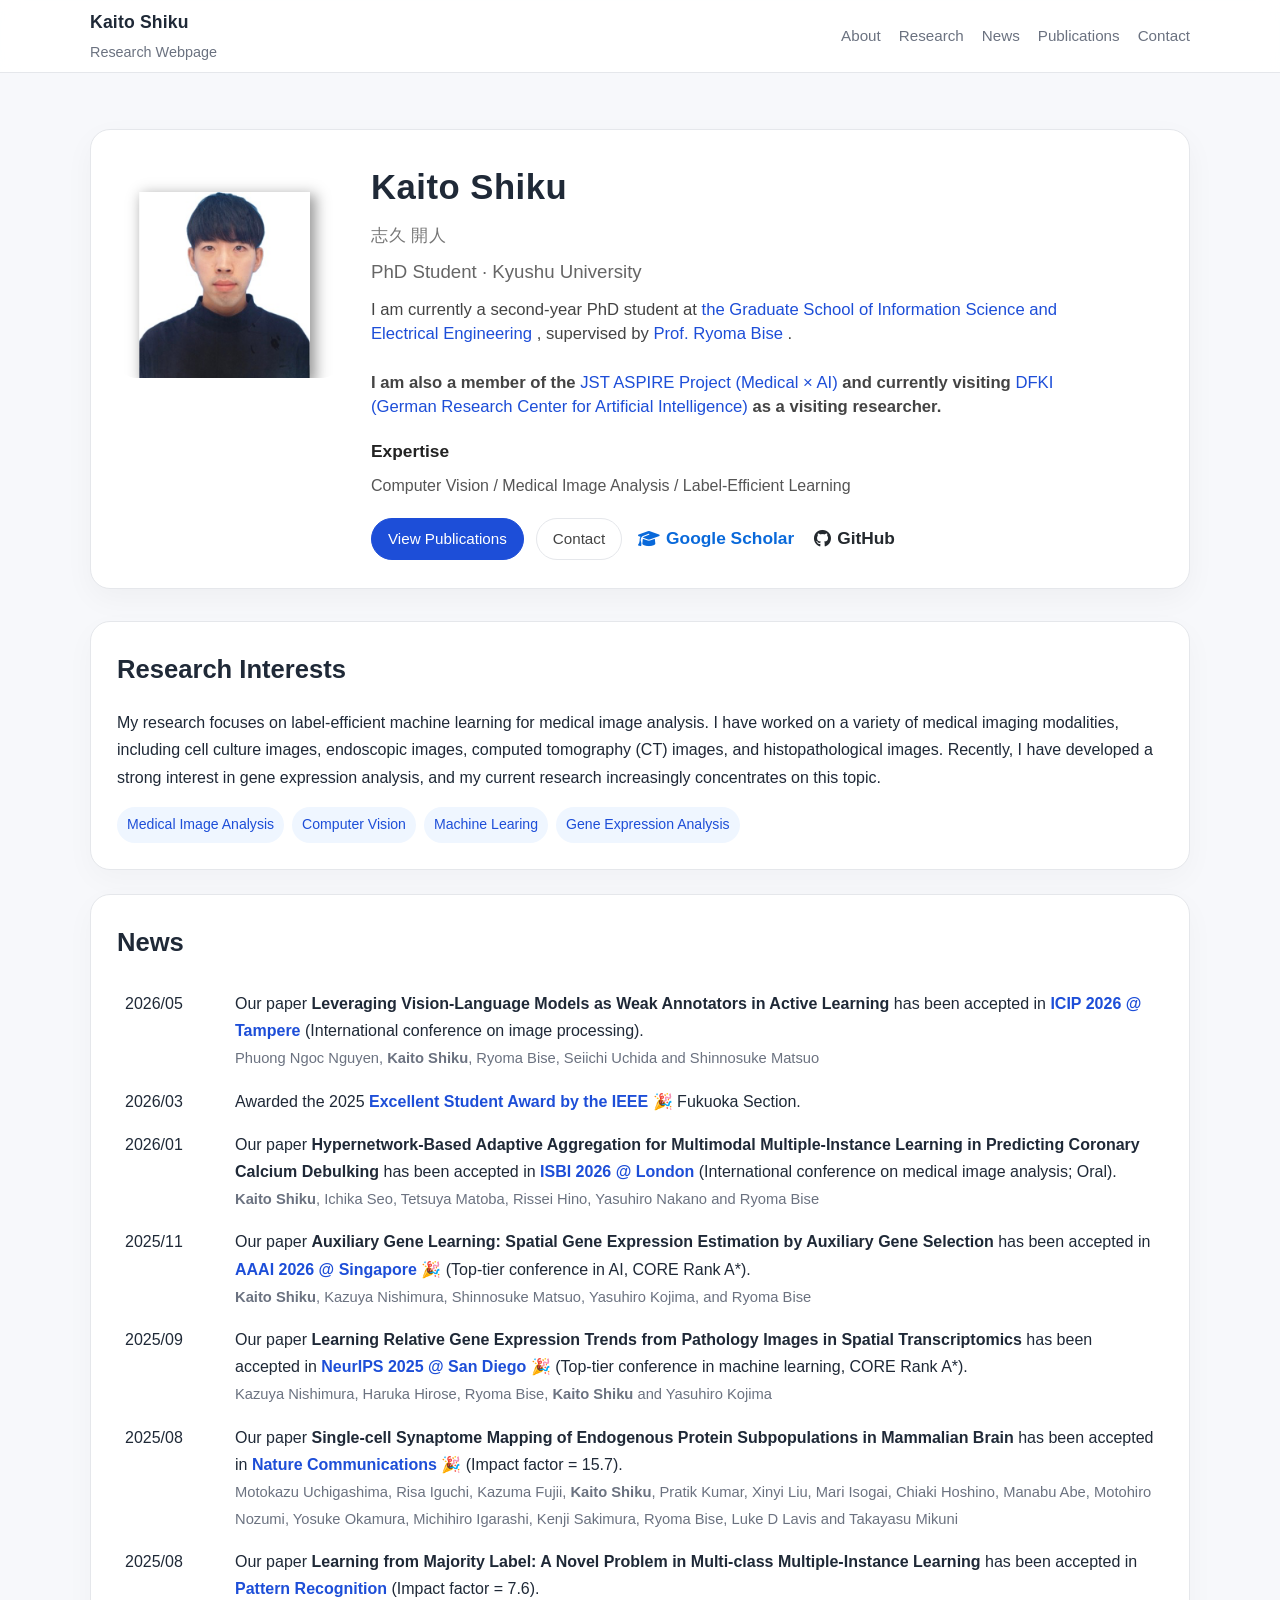
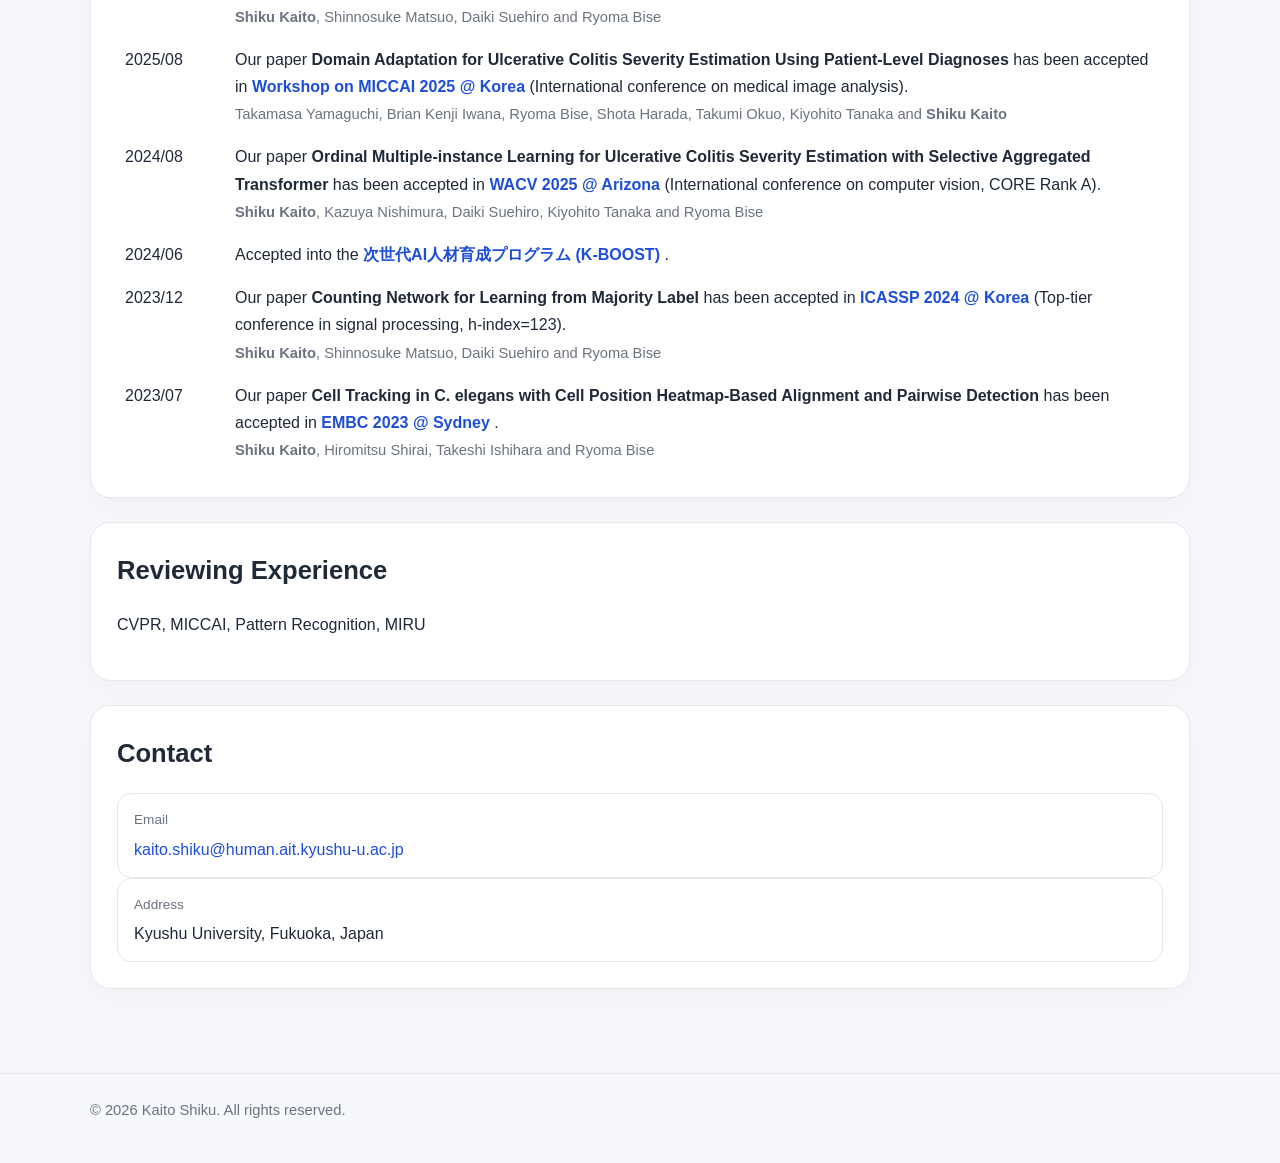
==== index.html @ b2bf15ed "Update index.html" ====
<!DOCTYPE html>
<html lang="ja">
<head>
  <meta charset="UTF-8" />
  <meta name="viewport" content="width=device-width, initial-scale=1.0" />
  <meta name="google-site-verification" content="Rl8MQsDQCshLpWViBlUDBnFXjv3yi1yIeJyNHluXnqo" />
  <title>Kaito Shiku (志久 開人) | Research Webpage</title>
  <link rel="stylesheet" href="style.css" />
  <link rel="stylesheet" href="https://cdnjs.cloudflare.com/ajax/libs/font-awesome/6.5.0/css/all.min.css">
</head>
<body>
  <header class="site-header">
    <div class="container header-inner">
      <div class="brand">
        <div class="brand-title">Kaito Shiku</div>
        <div class="brand-subtitle">Research Webpage</div>
      </div>
      <nav class="nav" aria-label="Main navigation">
        <a href="index.html#about">About</a>
        <a href="index.html#research">Research</a>
        <a href="index.html#news">News</a>
        <a href="publications.html">Publications</a>
        <a href="index.html#contact">Contact</a>
      </nav>
    </div>
  </header>

<main>
  <section class="hero container" id="about">
    <div class="hero-card">
      <div class="profile-photo">
        <img src="images/profile.png" alt="Kaito Shiku">
      </div>

      <div class="hero-text">
        <table style="
          border-collapse: collapse;
          width: 100%;
          max-width: 700px;
          font-family: 'Roboto', 'Helvetica Neue', Arial, sans-serif;
          color: #444;
        ">
          <tbody>
            <tr>
              <td style="
                padding: 0;
                font-size: 26pt;
                font-weight: 700;
                letter-spacing: 0.5px;
                color: #1f2937;
              ">
                Kaito Shiku
              </td>
            </tr>

            <tr>
              <td style="
                padding: 0;
                padding-top: 4px;
                font-size: 13pt;
                color: #777;
                letter-spacing: 0.5px;
              ">
                志久 開人
              </td>
            </tr>

            <tr>
              <td style="
                padding: 0;
                padding-top: 6px;
                font-size: 14pt;
                color: #666;
              ">
                PhD Student · Kyushu University
              </td>
            </tr>
            
            <tr>
              <td class="hero-description">
                I am currently a second-year PhD student at
                <a href="https://www.isee.kyushu-u.ac.jp/e/" target="_blank" class="accent-link">
                  the Graduate School of Information Science and Electrical Engineering
                </a>, supervised by
                <a href="https://human.ait.kyushu-u.ac.jp/~bise/index-en.html" target="_blank" class="accent-link">
                  Prof. Ryoma Bise
                </a>.
                <br><br>
                <strong>
                  I am also a member of the 
                  <a href="https://aspire-mxai.com/en/overview/" target="_blank" class="accent-link">
                    JST ASPIRE Project (Medical × AI)
                  </a>
                  and currently visiting
                  <a href="https://www.dfki.de/en/web/" target="_blank" class="accent-link">
                    DFKI (German Research Center for Artificial Intelligence)
                  </a> as a visiting researcher.
                </strong>
              </td>
            </tr>

            <tr>
              <td style="padding: 0; padding-top: 18px;">
                <div style="font-size: 13pt; font-weight: 600; color:#222; margin-bottom: 6px;">
                  Expertise
                </div>
                <div style="font-size: 12pt; line-height: 1.7; color:#555;">
                  Computer Vision / Medical Image Analysis / Label-Efficient Learning
                </div>
              </td>
            </tr>

            <tr>
              <td style="padding: 0; padding-top: 18px;">
                <div class="hero-links" style="display:flex; flex-wrap:wrap; gap:12px; align-items:center;">
                  <a class="button primary" href="publications.html">View Publications</a>
                  <a class="button" href="#contact">Contact</a>

                  <a href="https://scholar.google.com/citations?user=7efnz44AAAAJ&hl=en&oi=ao"
                     target="_blank"
                     style="
                     display:inline-flex;
                     align-items:center;
                     gap:6px;
                     color:#0969da;
                     text-decoration:none;
                     font-weight:600;
                     font-size:13pt;
                     padding: 0 4px;
                     ">
                    <i class="fa-solid fa-graduation-cap"></i>
                    Google Scholar
                  </a>

                  <a href="https://github.com/Shiku-Kaito"
                     target="_blank"
                     style="
                     display:inline-flex;
                     align-items:center;
                     gap:6px;
                     color:#24292e;
                     text-decoration:none;
                     font-weight:600;
                     font-size:13pt;
                     padding: 0 4px;
                     ">
                    <i class="fa-brands fa-github"></i>
                    GitHub
                  </a>
                </div>
              </td>
            </tr>
          </tbody>
        </table>
      </div>
    </div>
  </section>

    <section class="container main-grid">
      <div>
        <section class="section-card" id="research">
          <h2 class="section-title">Research Interests</h2>
          <p>
            My research focuses on label-efficient machine learning for medical image analysis. 
            I have worked on a variety of medical imaging modalities, including cell culture images, endoscopic images, computed tomography (CT) images, and histopathological images.
            Recently, I have developed a strong interest in gene expression analysis, and my current research increasingly concentrates on this topic.
          </p>
          <div class="tag-row">
            <span class="tag">Medical Image Analysis</span>
            <span class="tag">Computer Vision</span>
            <span class="tag">Machine Learing</span>
            <span class="tag">Gene Expression Analysis</span>
          </div>
        </section>

        <section class="section-card" id="news">
          <h2 class="section-title">News</h2>
        
        <table style="
          border-collapse: collapse;
          width: 100%;
          table-layout: fixed;
          font-family: inherit;
        ">
        <tbody>

        <tr>
        <td style="padding: 8px; vertical-align: top; width: 110px; white-space: nowrap;">
        2026/05
        </td>
        <td style="padding: 8px;">
        Our paper <strong>Leveraging Vision-Language Models as Weak Annotators in Active Learning</strong>
        has been accepted in
        <a href="https://2026.ieeeicip.org/" target="_blank" class="conf-link">
        ICIP 2026 @ Tampere
        </a>
        (International conference on image processing).<br>
        <span style="font-size: 0.92rem; color: #6b7280;">
        Phuong Ngoc Nguyen, <strong>Kaito Shiku</strong>, Ryoma Bise, Seiichi Uchida and Shinnosuke Matsuo
        </span>
        </td>
        </tr>
          
        <tr>
          <td style="padding: 8px; vertical-align: top; width: 110px; white-space: nowrap;">
            2026/03
          </td>
          <td style="padding: 8px;">
            Awarded the 2025 
            <a href="https://www.ieee-jp.org/section/fukuoka/index.php" target="_blank" class="conf-link">
              Excellent Student Award by the IEEE 🎉
            </a> Fukuoka Section.
          </td>
        </tr>
          
        <tr>
        <td style="padding: 8px; vertical-align: top; width: 110px; white-space: nowrap;">
        2026/01
        </td>
        <td style="padding: 8px;">
        Our paper <strong>Hypernetwork-Based Adaptive Aggregation for Multimodal Multiple-Instance Learning in Predicting Coronary Calcium Debulking</strong>
        has been accepted in
        <a href="https://biomedicalimaging.org/2026/" target="_blank" class="conf-link">
        ISBI 2026 @ London
        </a>
        (International conference on medical image analysis; Oral).<br>
        <span style="font-size: 0.92rem; color: #6b7280;">
        <strong>Kaito Shiku</strong>, Ichika Seo, Tetsuya Matoba, Rissei Hino, Yasuhiro Nakano and Ryoma Bise
        </span>
        </td>
        </tr>
        
        <tr>
        <td style="padding: 8px; vertical-align: top; width: 110px; white-space: nowrap;">
        2025/11
        </td>
        <td style="padding: 8px;">
        Our paper <strong>Auxiliary Gene Learning: Spatial Gene Expression Estimation by Auxiliary Gene Selection</strong>
        has been accepted in
        <a href="https://aaai.org/" target="_blank" class="conf-link">
        AAAI 2026 @ Singapore
        </a>
         🎉 (Top-tier conference in AI, CORE Rank A*).<br>
        <span style="font-size: 0.92rem; color: #6b7280;">
        <strong>Kaito Shiku</strong>, Kazuya Nishimura, Shinnosuke Matsuo, Yasuhiro Kojima, and Ryoma Bise
        </span>
        </td>
        </tr>
        
        <tr>
        <td style="padding: 8px; vertical-align: top; width: 110px; white-space: nowrap;">
        2025/09
        </td>
        <td style="padding: 8px;">
        Our paper <strong>Learning Relative Gene Expression Trends from Pathology Images in Spatial Transcriptomics</strong>
        has been accepted in
        <a href="https://neurips.cc/" target="_blank" class="conf-link">
        NeurIPS 2025 @ San Diego
        </a>
         🎉 (Top-tier conference in machine learning, CORE Rank A*).<br>
        <span style="font-size: 0.92rem; color: #6b7280;">
        Kazuya Nishimura, Haruka Hirose, Ryoma Bise, <strong>Kaito Shiku</strong> and Yasuhiro Kojima
        </span>
        </td>
        </tr>
        
        <tr>
        <td style="padding: 8px; vertical-align: top; width: 110px; white-space: nowrap;">
        2025/08
        </td>
        <td style="padding: 8px;">
        Our paper <strong>Single-cell Synaptome Mapping of Endogenous Protein Subpopulations in Mammalian Brain</strong>
        has been accepted in
        <a href="https://www.nature.com/ncomms/" target="_blank" class="conf-link">
        Nature Communications
        </a>
         🎉 (Impact factor = 15.7).<br>
        <span style="font-size: 0.92rem; color: #6b7280;">
        Motokazu Uchigashima, Risa Iguchi, Kazuma Fujii, <strong>Kaito Shiku</strong>, Pratik Kumar, Xinyi Liu, Mari Isogai, Chiaki Hoshino, Manabu Abe, Motohiro Nozumi, Yosuke Okamura, Michihiro Igarashi, Kenji Sakimura, Ryoma Bise, Luke D Lavis and Takayasu Mikuni
        </span>
        </td>
        </tr>
        
        <tr>
        <td style="padding: 8px; vertical-align: top; width: 110px; white-space: nowrap;">
        2025/08
        </td>
        <td style="padding: 8px;">
        Our paper <strong>Learning from Majority Label: A Novel Problem in Multi-class Multiple-Instance Learning</strong>
        has been accepted in
        <a href="https://www.sciencedirect.com/journal/pattern-recognition" target="_blank" class="conf-link">
        Pattern Recognition
        </a>
        (Impact factor = 7.6).<br>
        <span style="font-size: 0.92rem; color: #6b7280;">
        <strong>Shiku Kaito</strong>, Shinnosuke Matsuo, Daiki Suehiro and Ryoma Bise
        </span>
        </td>
        </tr>
        
        <tr>
        <td style="padding: 8px; vertical-align: top; width: 110px; white-space: nowrap;">
        2025/08
        </td>
        <td style="padding: 8px;">
        Our paper <strong>Domain Adaptation for Ulcerative Colitis Severity Estimation Using Patient-Level Diagnoses</strong>
        has been accepted in
        <a href="https://sites.google.com/view/mlmi2025/" target="_blank" class="conf-link">
        Workshop on MICCAI 2025 @ Korea
        </a>
        (International conference on medical image analysis).<br>
        <span style="font-size: 0.92rem; color: #6b7280;">
        Takamasa Yamaguchi, Brian Kenji Iwana, Ryoma Bise, Shota Harada, Takumi Okuo, Kiyohito Tanaka and <strong>Shiku Kaito</strong>
        </span>
        </td>
        </tr>
        
        <tr>
        <td style="padding: 8px; vertical-align: top; width: 110px; white-space: nowrap;">
        2024/08
        </td>
        <td style="padding: 8px;">
        Our paper <strong>Ordinal Multiple-instance Learning for Ulcerative Colitis Severity Estimation with Selective Aggregated Transformer</strong>
        has been accepted in
        <a href="https://wacv2025.thecvf.com/" target="_blank" class="conf-link">
        WACV 2025 @ Arizona
        </a>
        (International conference on computer vision, CORE Rank A).<br>
        <span style="font-size: 0.92rem; color: #6b7280;">
        <strong>Shiku Kaito</strong>, Kazuya Nishimura, Daiki Suehiro, Kiyohito Tanaka and Ryoma Bise
        </span>
        </td>
        </tr>
        
        <tr>
          <td style="padding: 8px; vertical-align: top; width: 110px; white-space: nowrap;">
            2024/06
          </td>
          <td style="padding: 8px;">
            Accepted into the
            <a href="https://k-spring.kyushu-u.ac.jp/" target="_blank" class="conf-link">
              <strong>次世代AI人材育成プログラム (K-BOOST)</strong>
            </a>.
          </td>
        </tr>
        
        <tr>
        <td style="padding: 8px; vertical-align: top; width: 110px; white-space: nowrap;">
        2023/12
        </td>
        <td style="padding: 8px;">
        Our paper <strong>Counting Network for Learning from Majority Label</strong>
        has been accepted in
        <a href="https://2024.ieeeicassp.org/" target="_blank" class="conf-link">
        ICASSP 2024 @ Korea
        </a>
        (Top-tier conference in signal processing, h-index=123).<br>
        <span style="font-size: 0.92rem; color: #6b7280;">
        <strong>Shiku Kaito</strong>, Shinnosuke Matsuo, Daiki Suehiro and Ryoma Bise
        </span>
        </td>
        </tr>
        
        <tr>
        <td style="padding: 8px; vertical-align: top; width: 110px; white-space: nowrap;">
        2023/07
        </td>
        <td style="padding: 8px;">
        Our paper <strong>Cell Tracking in C. elegans with Cell Position Heatmap-Based Alignment and Pairwise Detection</strong>
        has been accepted in
        <a href="https://embc.embs.org/2023/" target="_blank" class="conf-link">
        EMBC 2023 @ Sydney
        </a>.<br>
        <span style="font-size: 0.92rem; color: #6b7280;">
        <strong>Shiku Kaito</strong>, Hiromitsu Shirai, Takeshi Ishihara and Ryoma Bise
        </span>
        </td>
        </tr>
        
        </tbody>
        </table>
        </section>
      
      <section class="section-card" id="service">
        <h2 class="section-title">Reviewing Experience</h2>
        <p>
          CVPR, MICCAI, Pattern Recognition, MIRU
        </p>
      </section>

        
        <section class="section-card" id="contact">
          <h2 class="section-title">Contact</h2>
        
          <div class="meta-list">
        
            <div class="meta-item">
              <span class="meta-label">Email</span>
              <a href="mailto:kaito.shiku@human.ait.kyushu-u.ac.jp" class="accent-link">
                kaito.shiku@human.ait.kyushu-u.ac.jp
              </a>
            </div>
        
            <div class="meta-item">
              <span class="meta-label">Address</span>
              Kyushu University, Fukuoka, Japan
            </div>
        
          </div>
        </section>
      </div>
    </section>
  </main>

  <footer class="footer">
    <div class="container">
      © 2026 Kaito Shiku. All rights reserved.
    </div>
  </footer>
</body>
</html>
---- style.css ----
:root {
  --bg: #f7f8fb;
  --surface: #ffffff;
  --text: #1f2937;
  --muted: #6b7280;
  --line: #e5e7eb;

  --accent: #1d4ed8;       /* メイン青 */
  --accent-soft: #eff6ff;  /* 薄い青背景 */

  --maxw: 1100px;
}

* {
  box-sizing: border-box;
}

html {
  scroll-behavior: smooth;
}

body {
  margin: 0;
  font-family: -apple-system, BlinkMacSystemFont, "Segoe UI", Roboto, "Helvetica Neue", Arial, sans-serif;
  color: var(--text);
  background: var(--bg);
  line-height: 1.7;
}

a {
  color: inherit;
  text-decoration: none;
}

img {
  max-width: 100%;
  display: block;
}

.container {
  width: min(var(--maxw), calc(100% - 32px));
  margin: 0 auto;
}

.site-header {
  position: sticky;
  top: 0;
  z-index: 100;
  background: rgba(255, 255, 255, 0.9);
  backdrop-filter: blur(10px);
  border-bottom: 1px solid var(--line);
}

.header-inner {
  min-height: 72px;
  display: flex;
  align-items: center;
  justify-content: space-between;
  gap: 24px;
}

.brand {
  display: flex;
  flex-direction: column;
  gap: 2px;
}

.brand-title {
  font-size: 1.1rem;
  font-weight: 700;
  letter-spacing: 0.01em;
}

.brand-subtitle {
  font-size: 0.9rem;
  color: var(--muted);
}

.nav {
  display: flex;
  flex-wrap: wrap;
  gap: 18px;
  font-size: 0.95rem;
}

.nav a {
  color: var(--muted);
}

.nav a:hover,
.nav a:focus {
  color: var(--accent);
}

.hero {
  padding: 56px 0 32px;
}

.hero-card {
  display: grid;
  grid-template-columns: 220px 1fr;
  gap: 32px;
  background: var(--surface);
  border: 1px solid var(--line);
  border-radius: 20px;
  padding: 28px;
  box-shadow: 0 10px 30px rgba(0, 0, 0, 0.04);
}

.profile-photo {
  width: 100%;
  aspect-ratio: 1 / 1;
  border-radius: 18px;
  overflow: hidden;
  background: transparent;
  border: none;
  box-shadow: none;
  padding: 0;
}

.profile-photo img {
  width: 100%;
  height: 100%;
  object-fit: cover;
  border: none;
  box-shadow: none;
  display: block;
}

.hero-text h1 {
  margin: 0 0 8px;
  font-size: clamp(1.9rem, 4vw, 2.8rem);
  line-height: 1.15;
}

.hero-text .jp-name {
  margin: 0 0 12px;
  font-size: 1rem;
  color: var(--muted);
}

.hero-text .role {
  margin: 0 0 18px;
  font-size: 1rem;
}

.hero-text .intro {
  margin: 0 0 20px;
  color: #374151;
}

.hero-links {
  display: flex;
  flex-wrap: wrap;
  gap: 12px;
}

.button {
  display: inline-flex;
  align-items: center;
  justify-content: center;
  min-height: 42px;
  padding: 0 16px;
  border-radius: 999px;
  border: 1px solid var(--line);
  background: #fff;
  font-size: 0.95rem;
  transition: 0.2s ease;
}

.button:hover {
  border-color: var(--accent);
  color: var(--accent);
}

.button.primary {
  background: var(--accent);
  border-color: var(--accent);
  color: #fff;
}

.button.primary:hover {
  filter: brightness(0.95);
}

.main-grid {
  display: block;
  padding-bottom: 60px;
}

.section-card {
  background: var(--surface);
  border: 1px solid var(--line);
  border-radius: 20px;
  padding: 26px;
  box-shadow: 0 10px 30px rgba(0, 0, 0, 0.03);
  margin-bottom: 24px;
}

.section-title {
  margin: 0 0 18px;
  font-size: 1.6rem;
  display: flex;
  align-items: center;
  gap: 10px;
}

.section-title::before {
  content: none;
}

.news-list {
  list-style: none;
  margin: 0;
  padding: 0;
}

.news-list li {
  display: grid;
  grid-template-columns: 110px 1fr;
  gap: 16px;
  margin-bottom: 18px;
  align-items: start;
}

.news-date {
  color: var(--text);
  white-space: nowrap;
}

.news-content {
  min-width: 0;
}

.news-list a {
  color: #0969da;
  font-weight: 600;
  text-decoration: none;
}

.news-list a:hover {
  text-decoration: underline;
}

.news-authors {
  font-size: 0.92rem;
  color: var(--muted);
}

@media (max-width: 640px) {
  .news-list li {
    grid-template-columns: 1fr;
    gap: 4px;
  }

  .news-date {
    margin-bottom: 2px;
  }
}

.conf-link {
  color: var(--accent);
  font-weight: 600;
  text-decoration: none;
}

.conf-link:hover {
  text-decoration: underline;
}

.hero-description {
  padding: 0;
  padding-top: 10px;
  font-size: 12.5pt;
  line-height: 1.45;
}

.accent-link {
  color: var(--accent);
  text-decoration: none;
  font-weight: 500;
}

.accent-link:hover {
  text-decoration: underline;
}

.meta-item {
  padding: 14px 16px;
  border: 1px solid var(--line);
  border-radius: 14px;
  background: #fff;
}

.meta-label {
  display: block;
  font-size: 0.85rem;
  color: var(--muted);
  margin-bottom: 4px;
}

.tag-row {
  display: flex;
  flex-wrap: wrap;
  gap: 8px;
}

.tag {
  padding: 6px 10px;
  border-radius: 999px;
  background: var(--accent-soft);
  color: var(--accent);        /* ← ここを戻す */
  font-size: 0.88rem;
  border: 1px solid var(--accent-dark);  /* 濃い青に変更 */
}

.footer {
  border-top: 1px solid var(--line);
  color: var(--muted);
  padding: 24px 0 40px;
  font-size: 0.92rem;
}

@media (max-width: 900px) {
  .hero-card {
    grid-template-columns: 1fr;
  }

  .profile-photo {
    max-width: 220px;
  }
}

@media (max-width: 640px) {
  .header-inner {
    align-items: flex-start;
    padding: 14px 0;
    flex-direction: column;
  }

  .hero {
    padding-top: 28px;
  }

  .hero-card,
  .section-card {
    padding: 20px;
  }
}
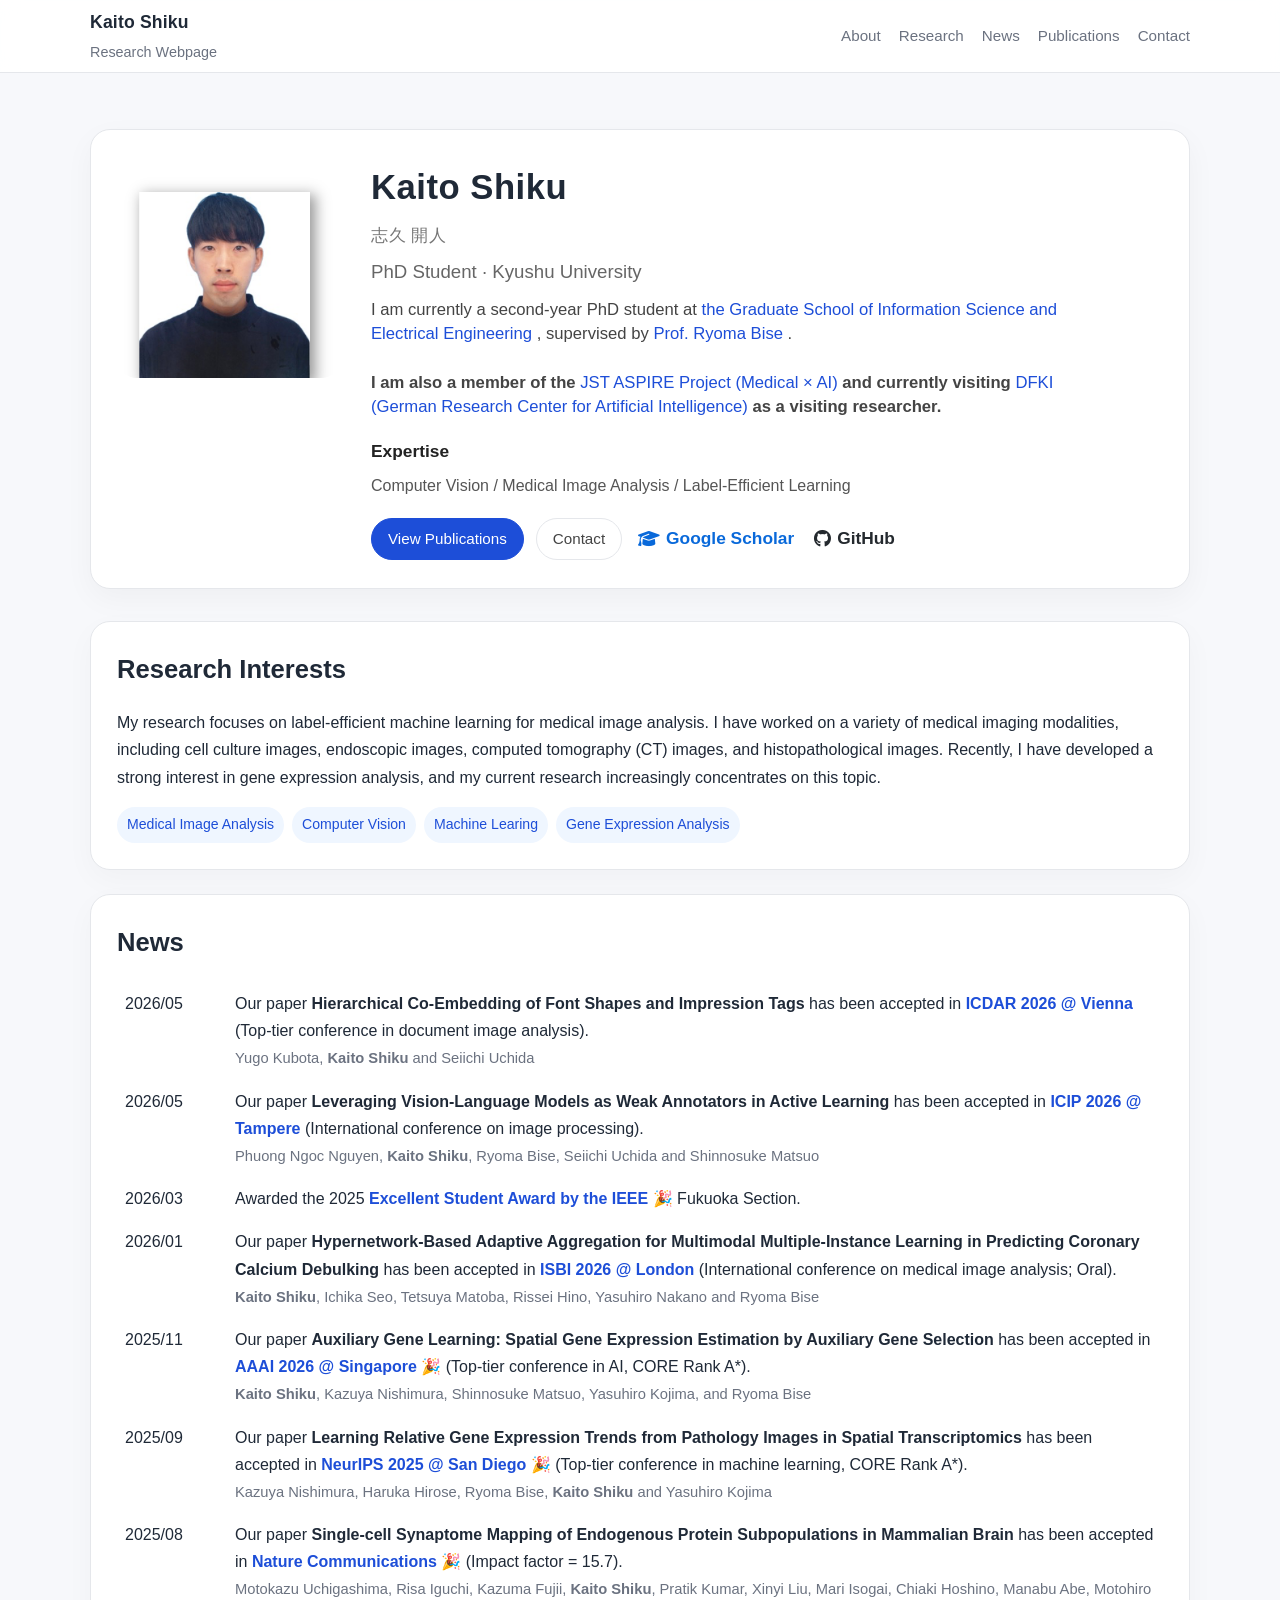
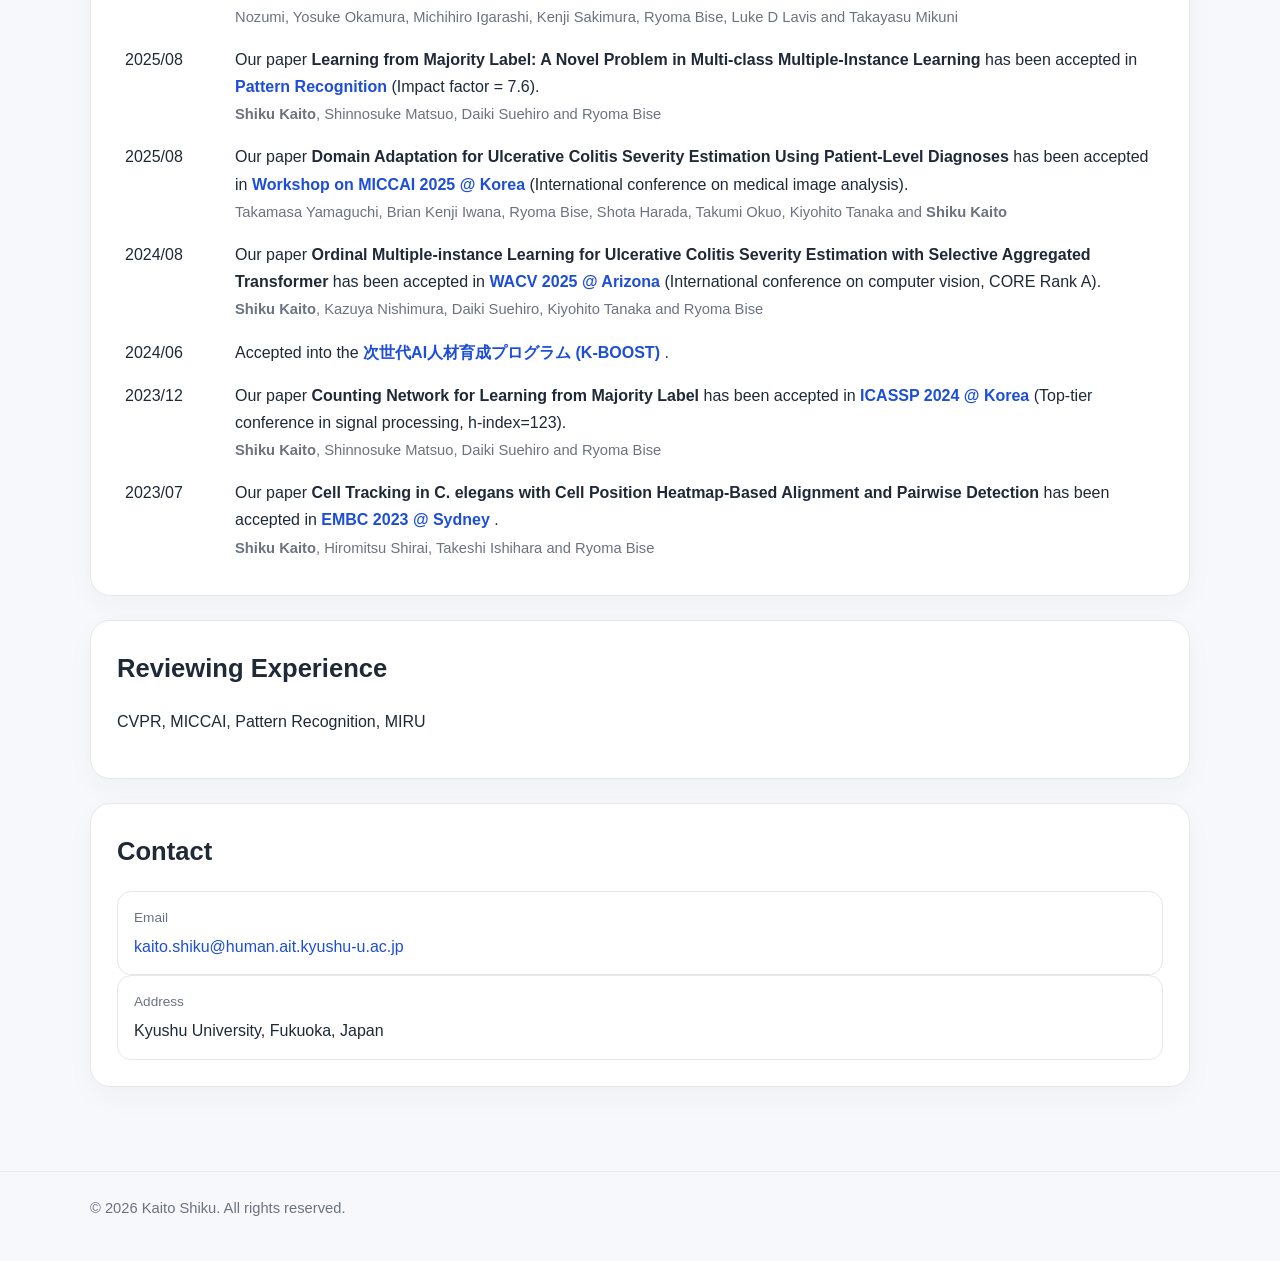
==== commit 59ad9302: "Update index.html" ====
--- a/index.html
+++ b/index.html
@@ -189,6 +189,23 @@
         2026/05
         </td>
         <td style="padding: 8px;">
+        Our paper <strong>Hierarchical Co-Embedding of Font Shapes and Impression Tags</strong>
+        has been accepted in
+        <a href="https://icdar2026.org/" target="_blank" class="conf-link">
+        ICDAR 2026 @ Vienna
+        </a>
+        (Top-tier conference in document image analysis).<br>
+        <span style="font-size: 0.92rem; color: #6b7280;">
+        Yugo Kubota, <strong>Kaito Shiku</strong> and Seiichi Uchida
+        </span>
+        </td>
+        </tr>
+          
+        <tr>
+        <td style="padding: 8px; vertical-align: top; width: 110px; white-space: nowrap;">
+        2026/05
+        </td>
+        <td style="padding: 8px;">
         Our paper <strong>Leveraging Vision-Language Models as Weak Annotators in Active Learning</strong>
         has been accepted in
         <a href="https://2026.ieeeicip.org/" target="_blank" class="conf-link">
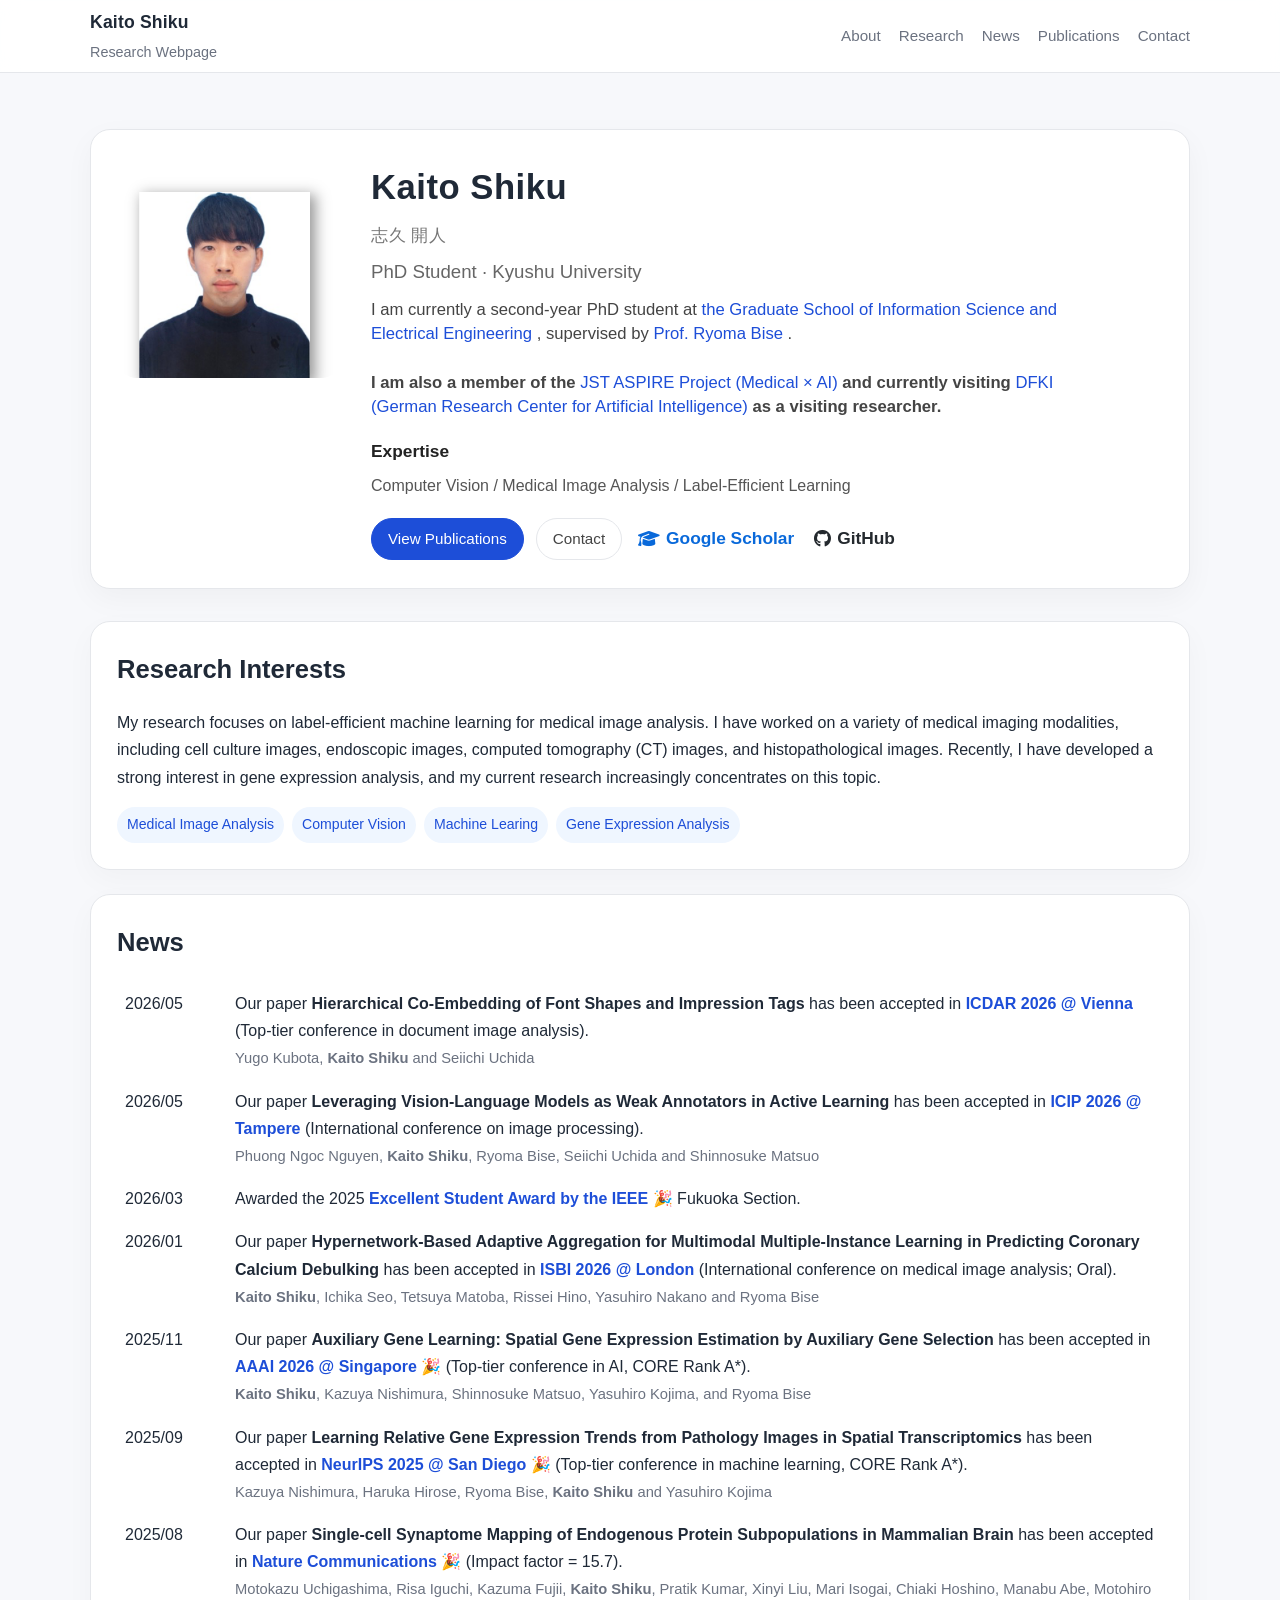
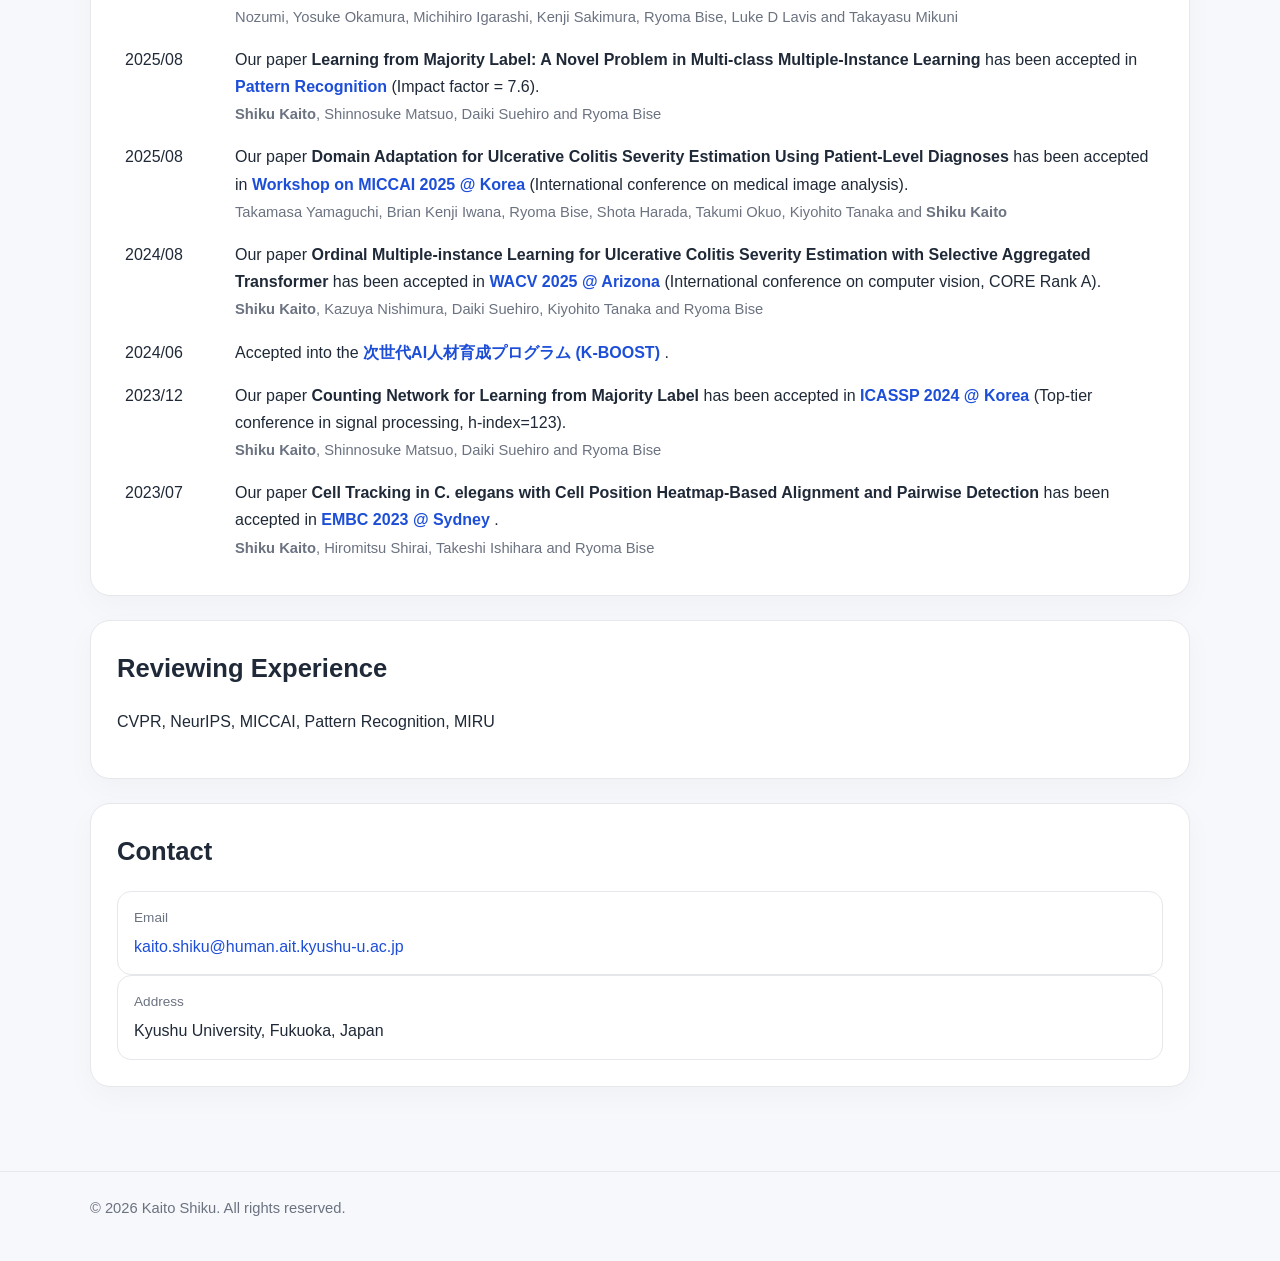
==== commit 4325d3c5: "Update index.html" ====
--- a/index.html
+++ b/index.html
@@ -401,7 +401,7 @@
       <section class="section-card" id="service">
         <h2 class="section-title">Reviewing Experience</h2>
         <p>
-          CVPR, MICCAI, Pattern Recognition, MIRU
+          CVPR, NeurIPS, MICCAI, Pattern Recognition, MIRU
         </p>
       </section>
 
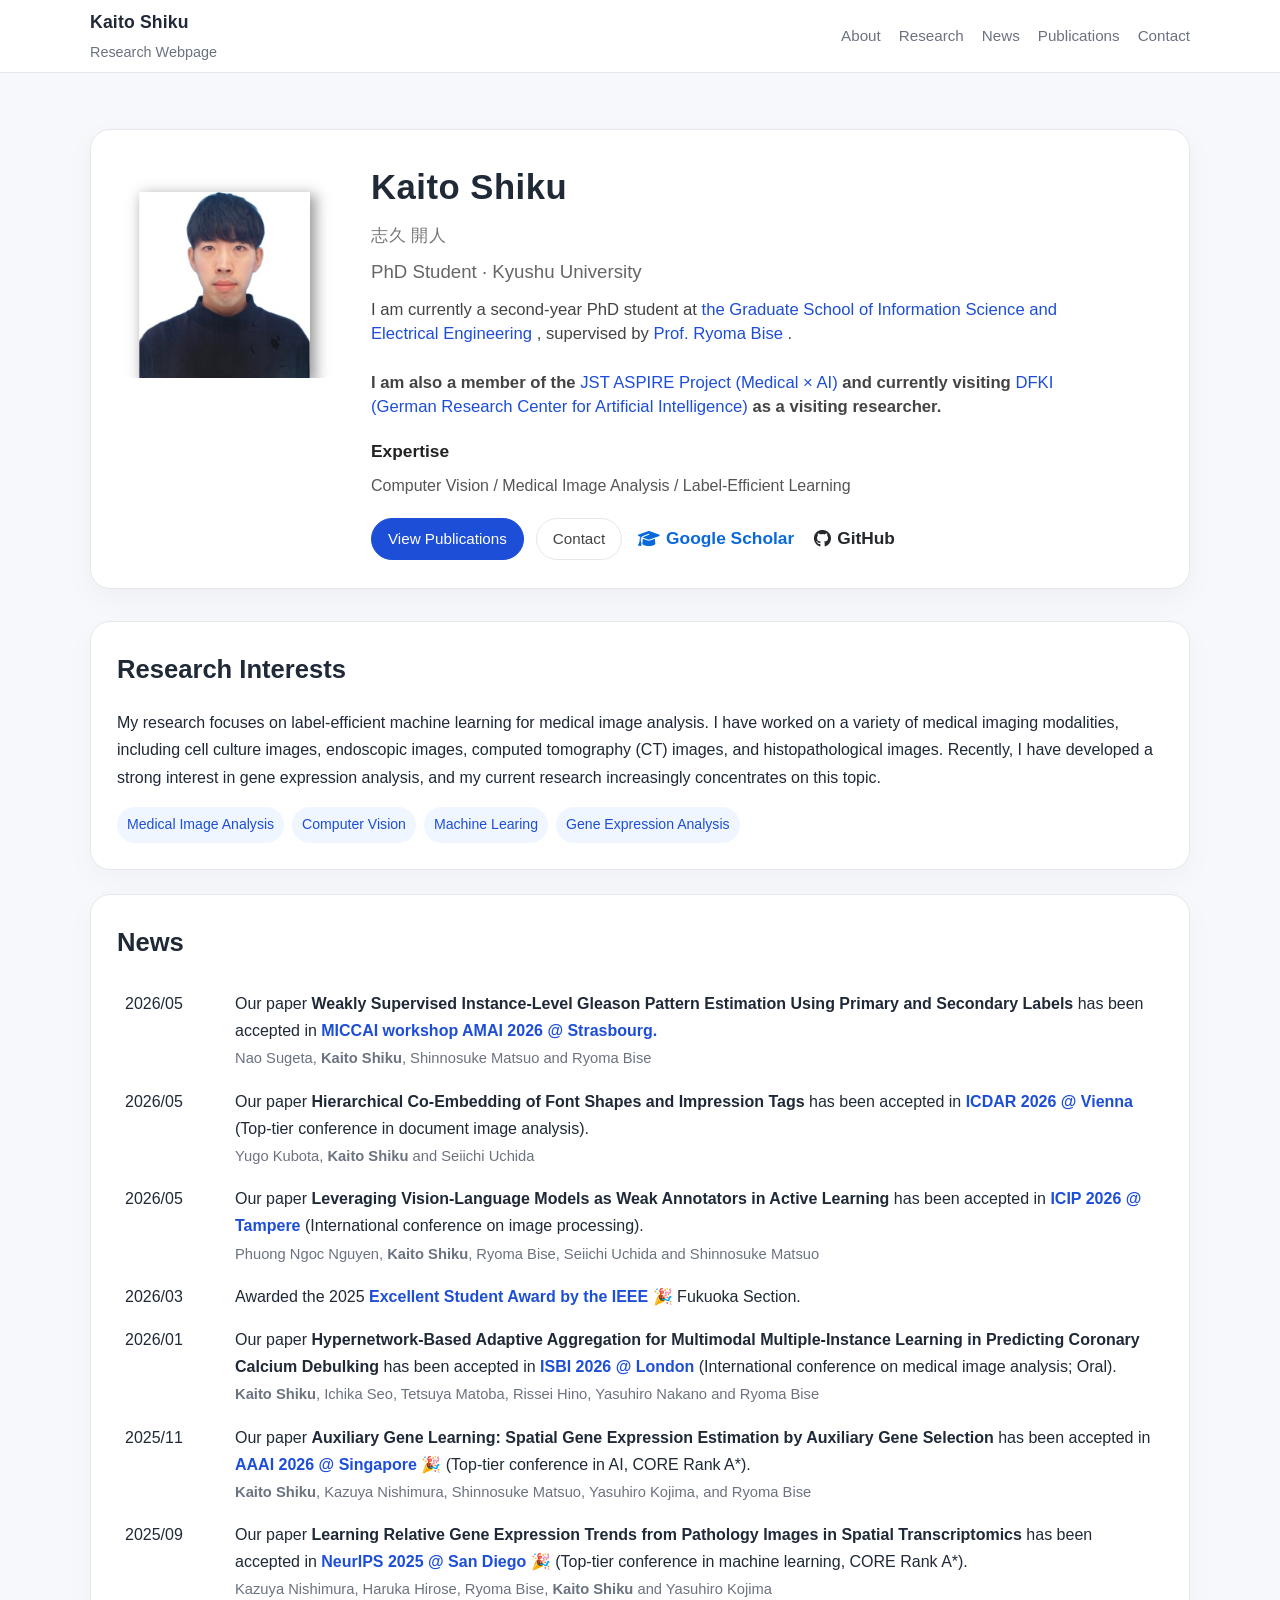
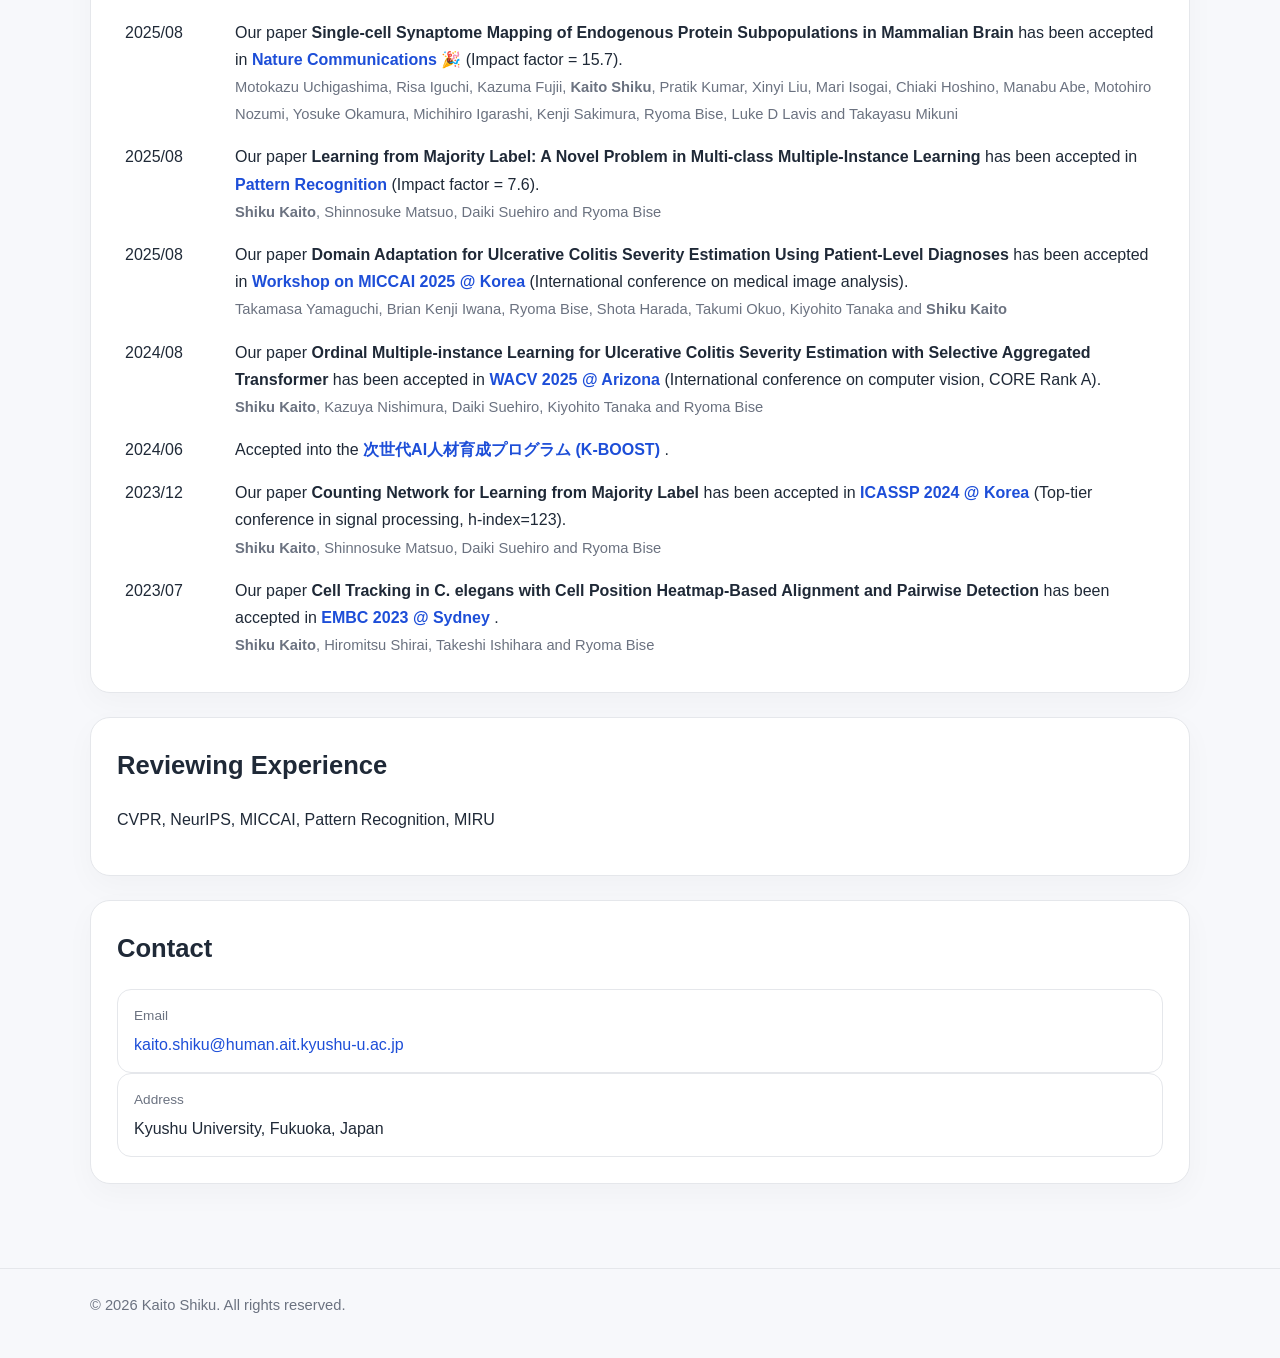
==== commit c318f8ac: "Update index.html" ====
--- a/index.html
+++ b/index.html
@@ -189,6 +189,23 @@
         2026/05
         </td>
         <td style="padding: 8px;">
+        Our paper <strong>Weakly Supervised Instance-Level Gleason Pattern Estimation Using Primary and Secondary Labels</strong>
+        has been accepted in
+        <a href="https://conferences.miccai.org/2026/en/" target="_blank" class="conf-link">
+        MICCAI workshop AMAI 2026 @ Strasbourg.
+        </a>
+        <br>
+        <span style="font-size: 0.92rem; color: #6b7280;">
+        Nao Sugeta, <strong>Kaito Shiku</strong>, Shinnosuke Matsuo and Ryoma Bise
+        </span>
+        </td>
+        </tr>
+          
+        <tr>
+        <td style="padding: 8px; vertical-align: top; width: 110px; white-space: nowrap;">
+        2026/05
+        </td>
+        <td style="padding: 8px;">
         Our paper <strong>Hierarchical Co-Embedding of Font Shapes and Impression Tags</strong>
         has been accepted in
         <a href="https://icdar2026.org/" target="_blank" class="conf-link">
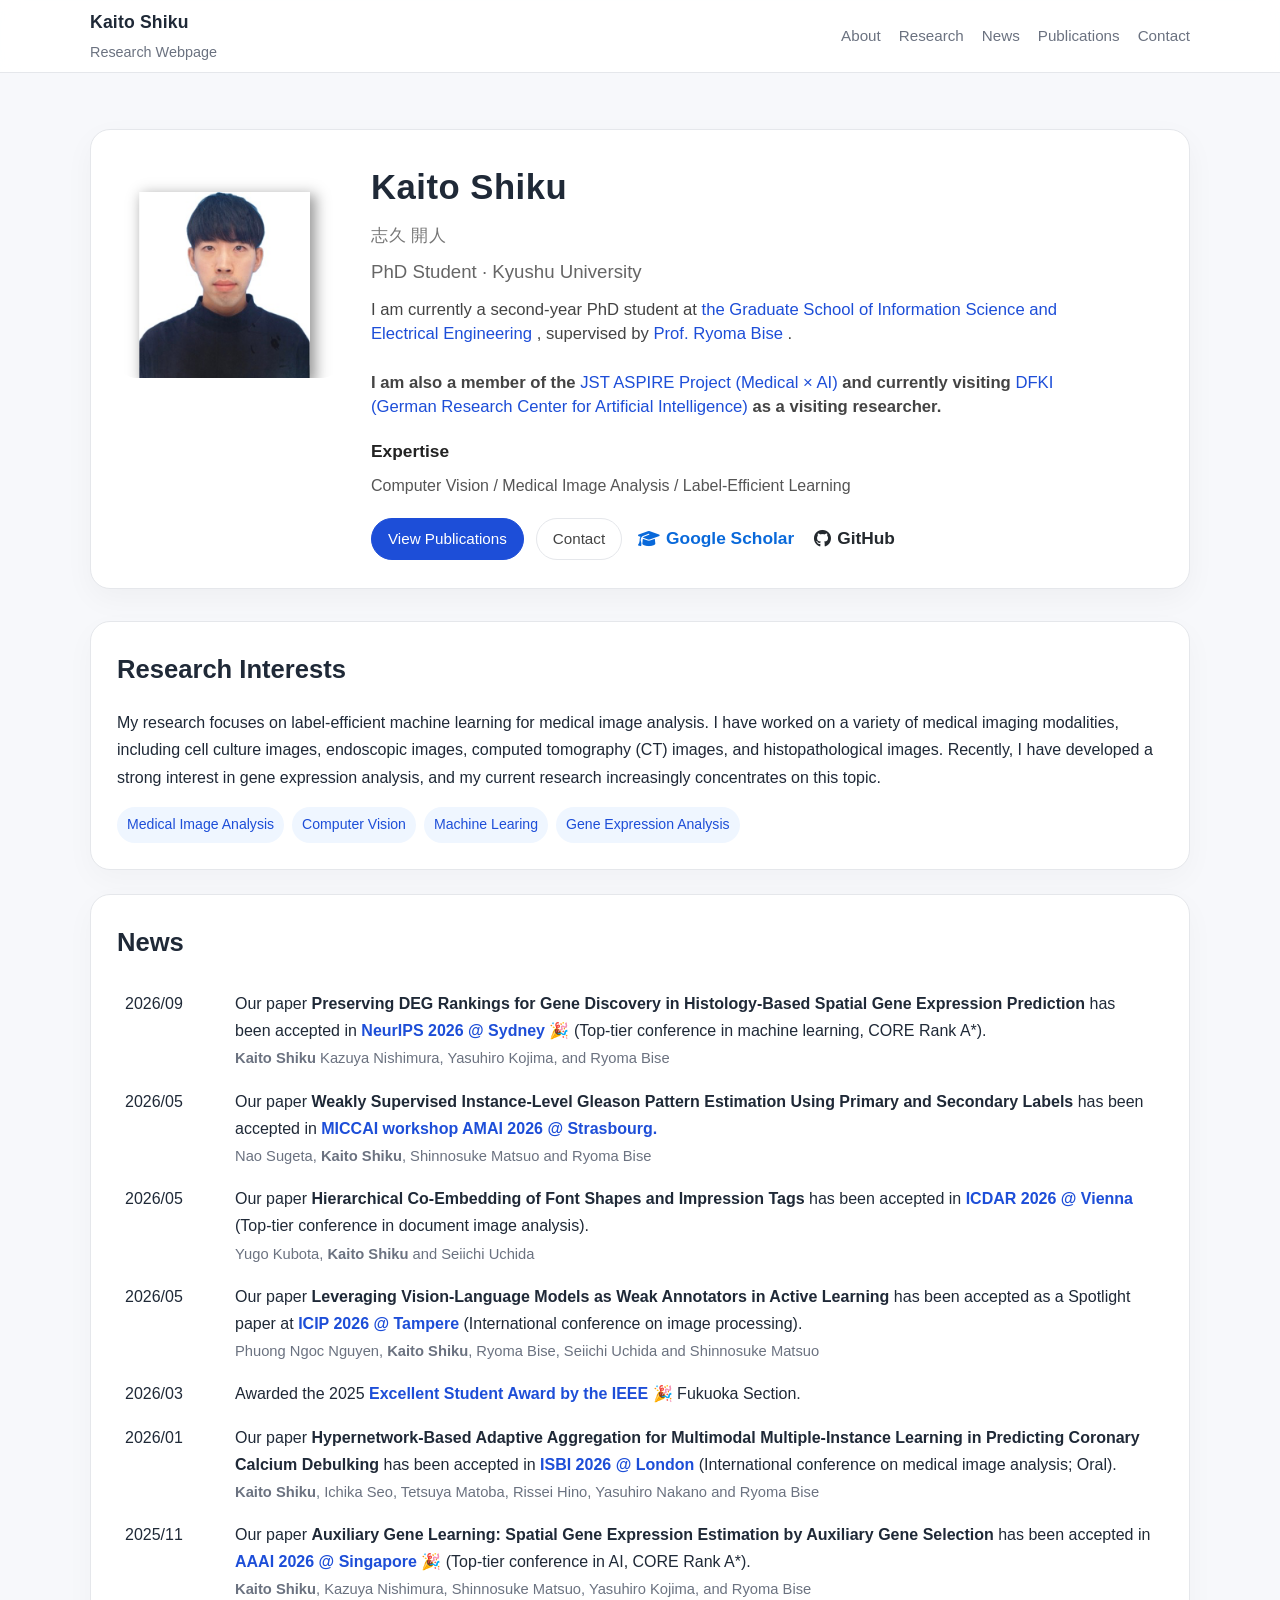
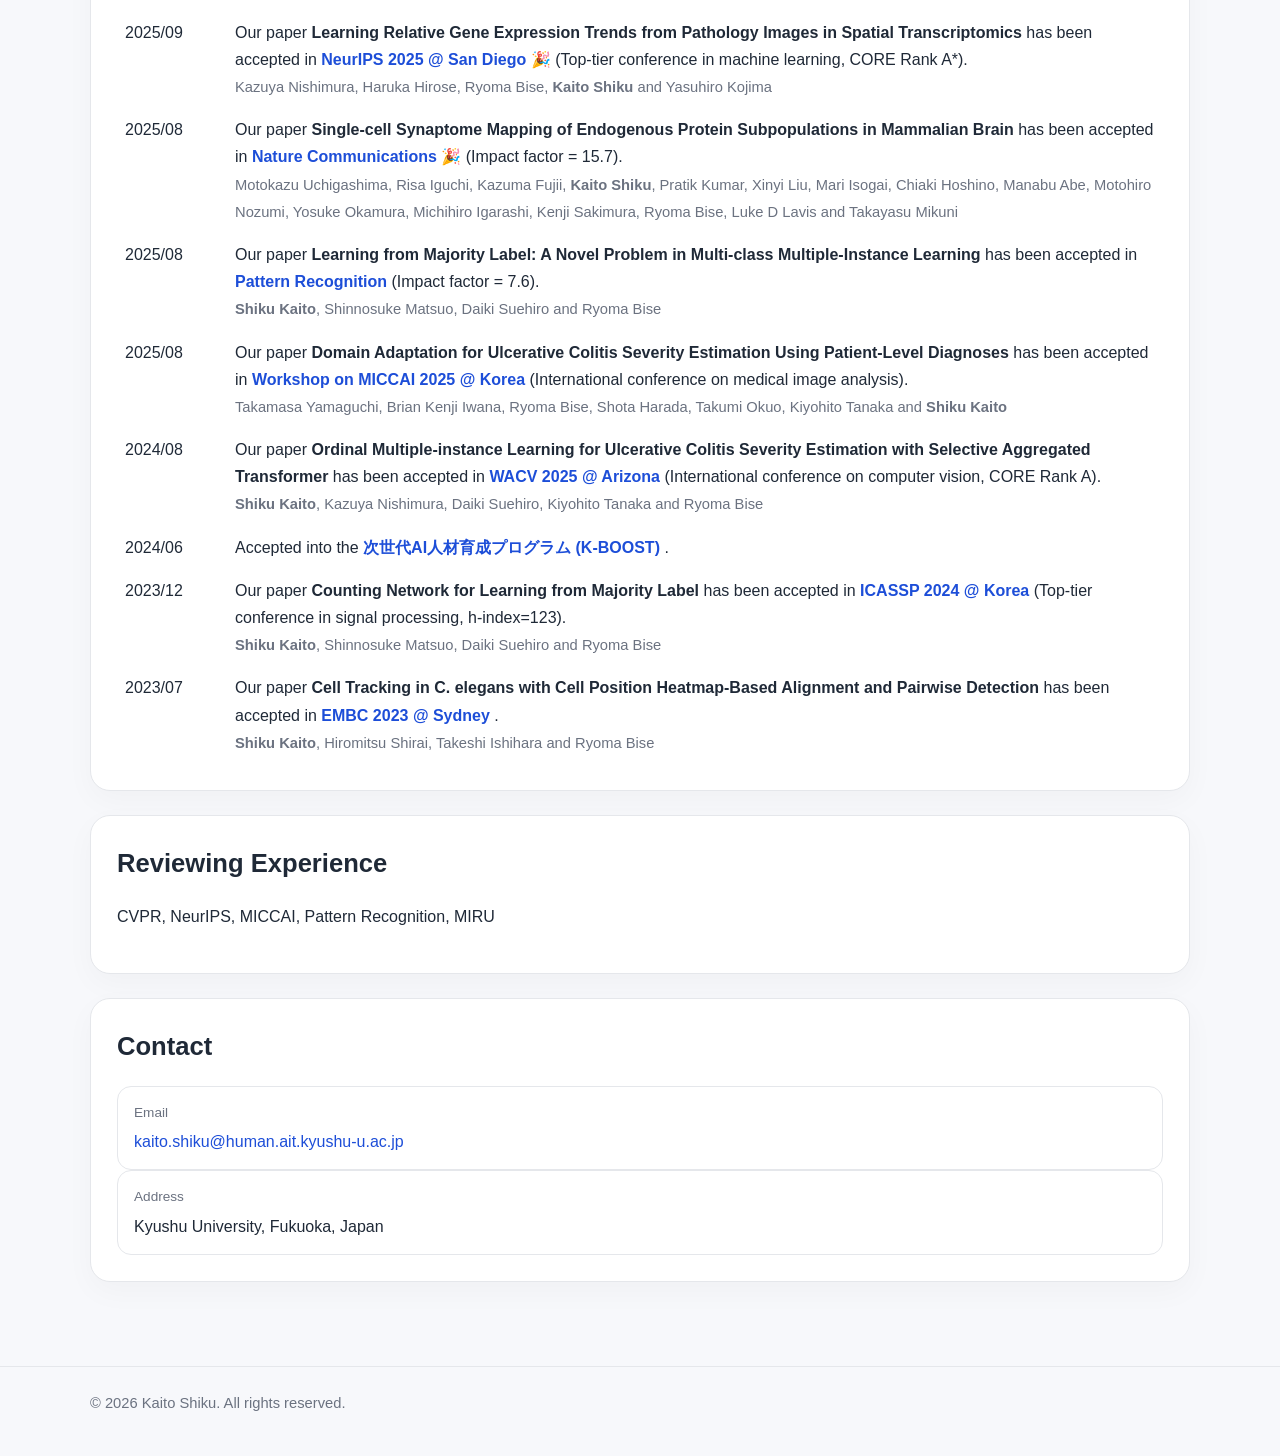
==== commit 3f406ba5: "Update index.html" ====
--- a/index.html
+++ b/index.html
@@ -186,6 +186,23 @@
 
         <tr>
         <td style="padding: 8px; vertical-align: top; width: 110px; white-space: nowrap;">
+        2026/09
+        </td>
+        <td style="padding: 8px;">
+        Our paper <strong>Preserving DEG Rankings for Gene Discovery in Histology-Based Spatial Gene Expression Prediction</strong>
+        has been accepted in
+        <a href="https://neurips.cc/" target="_blank" class="conf-link">
+        NeurIPS 2026 @ Sydney
+        </a>
+         🎉 (Top-tier conference in machine learning, CORE Rank A*).<br>
+        <span style="font-size: 0.92rem; color: #6b7280;">
+        <strong>Kaito Shiku</strong> Kazuya Nishimura, Yasuhiro Kojima, and Ryoma Bise
+        </span>
+        </td>
+        </tr>
+          
+        <tr>
+        <td style="padding: 8px; vertical-align: top; width: 110px; white-space: nowrap;">
         2026/05
         </td>
         <td style="padding: 8px;">
@@ -224,7 +241,7 @@
         </td>
         <td style="padding: 8px;">
         Our paper <strong>Leveraging Vision-Language Models as Weak Annotators in Active Learning</strong>
-        has been accepted in
+        has been accepted as a Spotlight paper at
         <a href="https://2026.ieeeicip.org/" target="_blank" class="conf-link">
         ICIP 2026 @ Tampere
         </a>
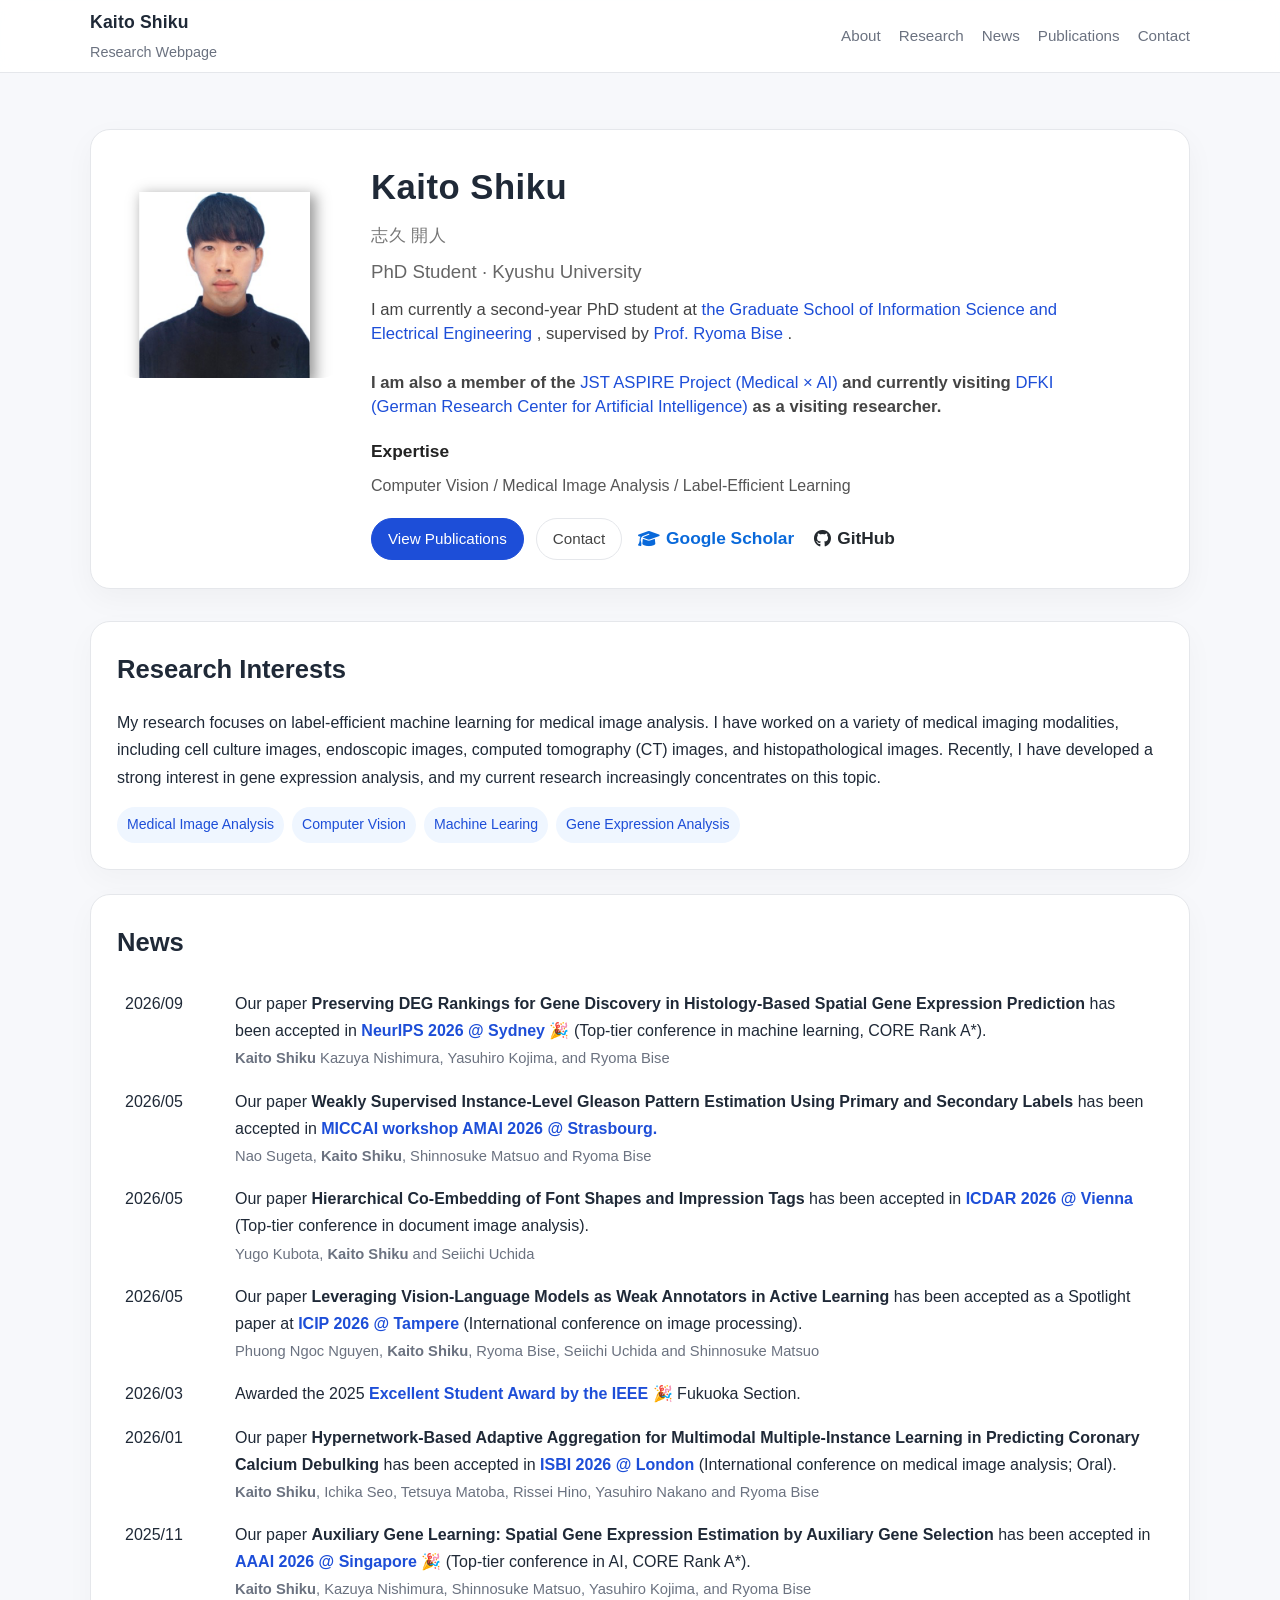
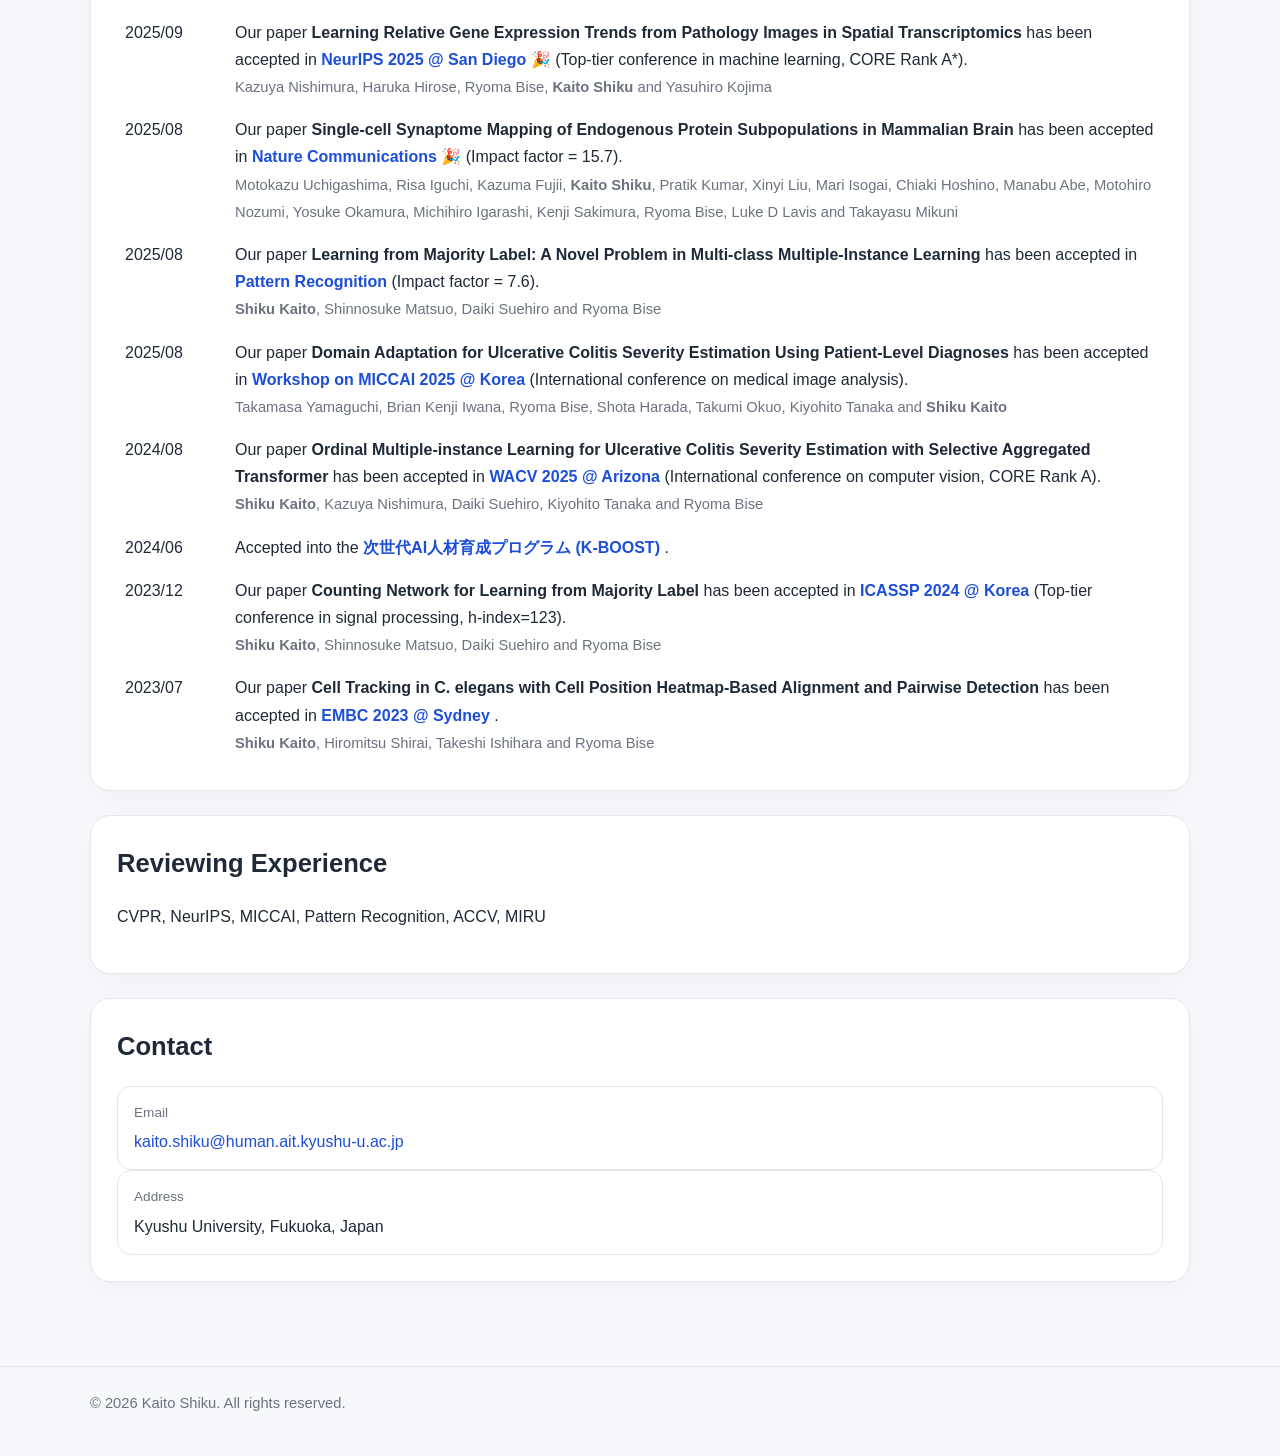
==== commit cfca70aa: "Add ACCV to the list of reviewed conferences" ====
--- a/index.html
+++ b/index.html
@@ -435,7 +435,7 @@
       <section class="section-card" id="service">
         <h2 class="section-title">Reviewing Experience</h2>
         <p>
-          CVPR, NeurIPS, MICCAI, Pattern Recognition, MIRU
+          CVPR, NeurIPS, MICCAI, Pattern Recognition, ACCV, MIRU
         </p>
       </section>
 
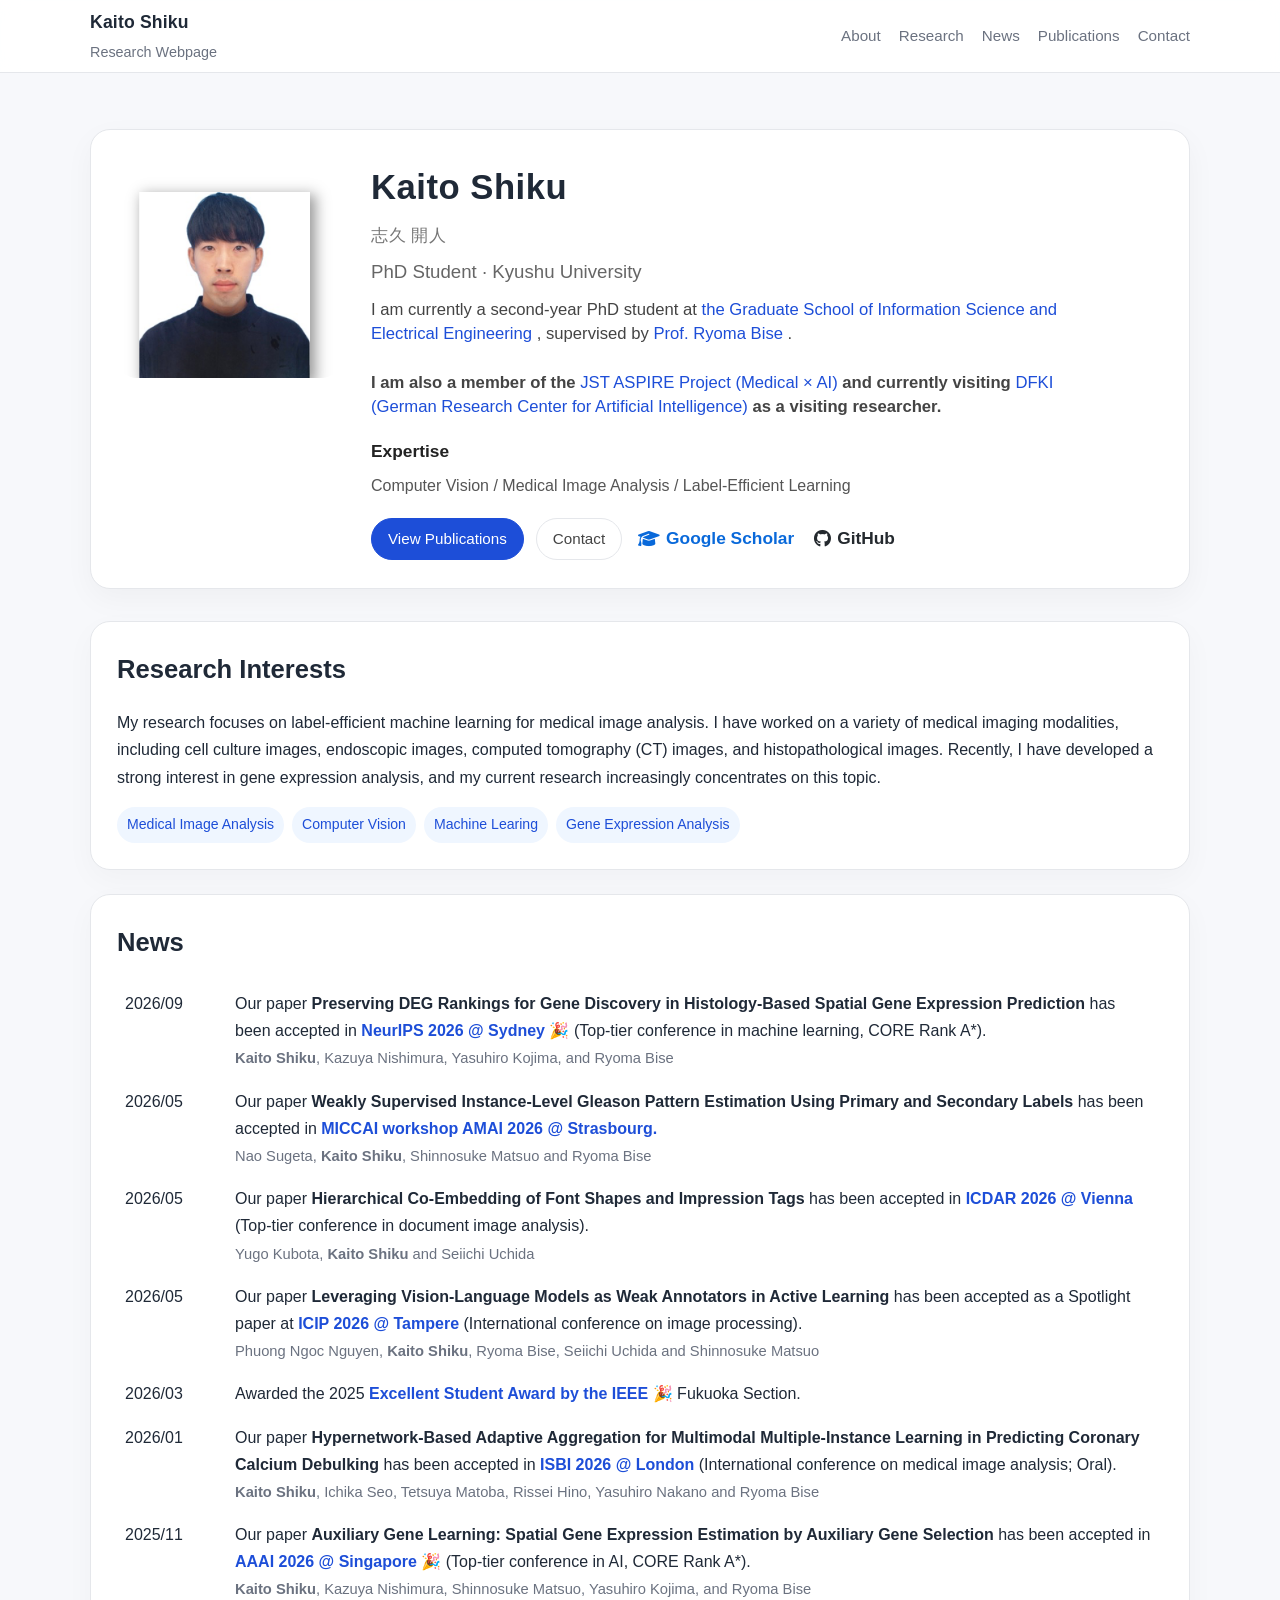
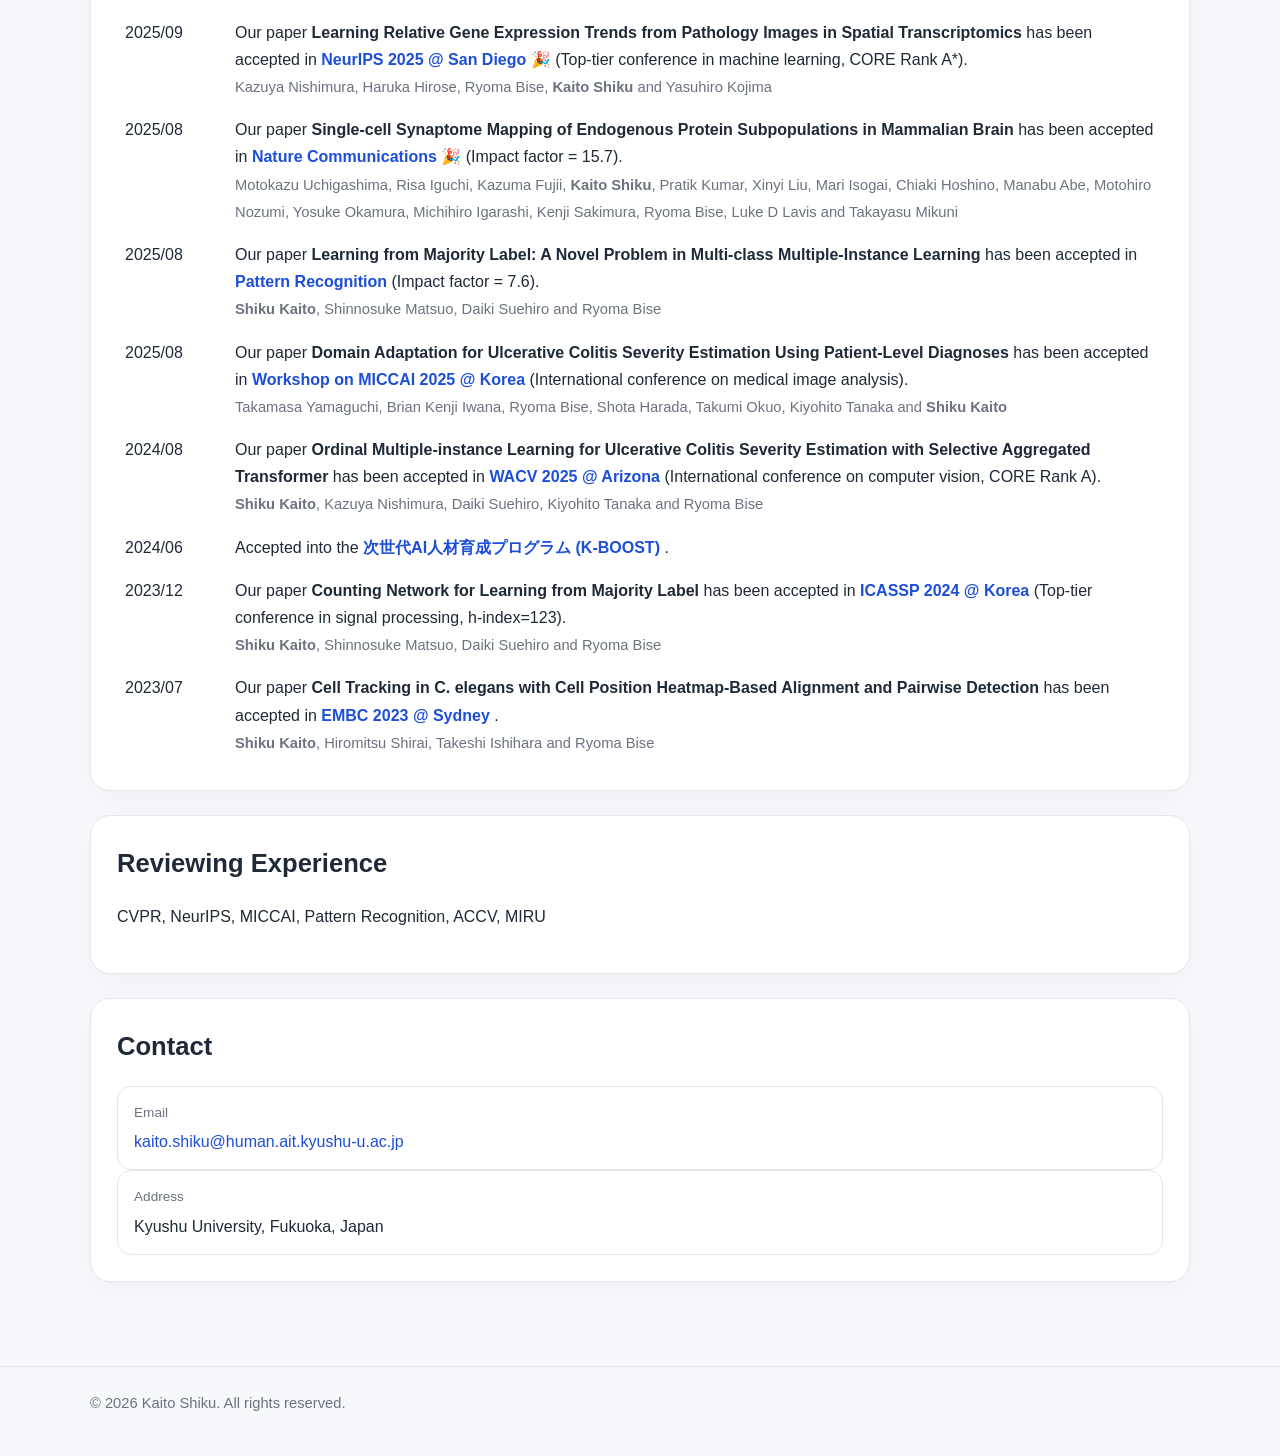
==== commit 5e5b35b1: "Fix formatting of author names in index.html" ====
--- a/index.html
+++ b/index.html
@@ -196,7 +196,7 @@
         </a>
          🎉 (Top-tier conference in machine learning, CORE Rank A*).<br>
         <span style="font-size: 0.92rem; color: #6b7280;">
-        <strong>Kaito Shiku</strong> Kazuya Nishimura, Yasuhiro Kojima, and Ryoma Bise
+        <strong>Kaito Shiku</strong>, Kazuya Nishimura, Yasuhiro Kojima, and Ryoma Bise
         </span>
         </td>
         </tr>
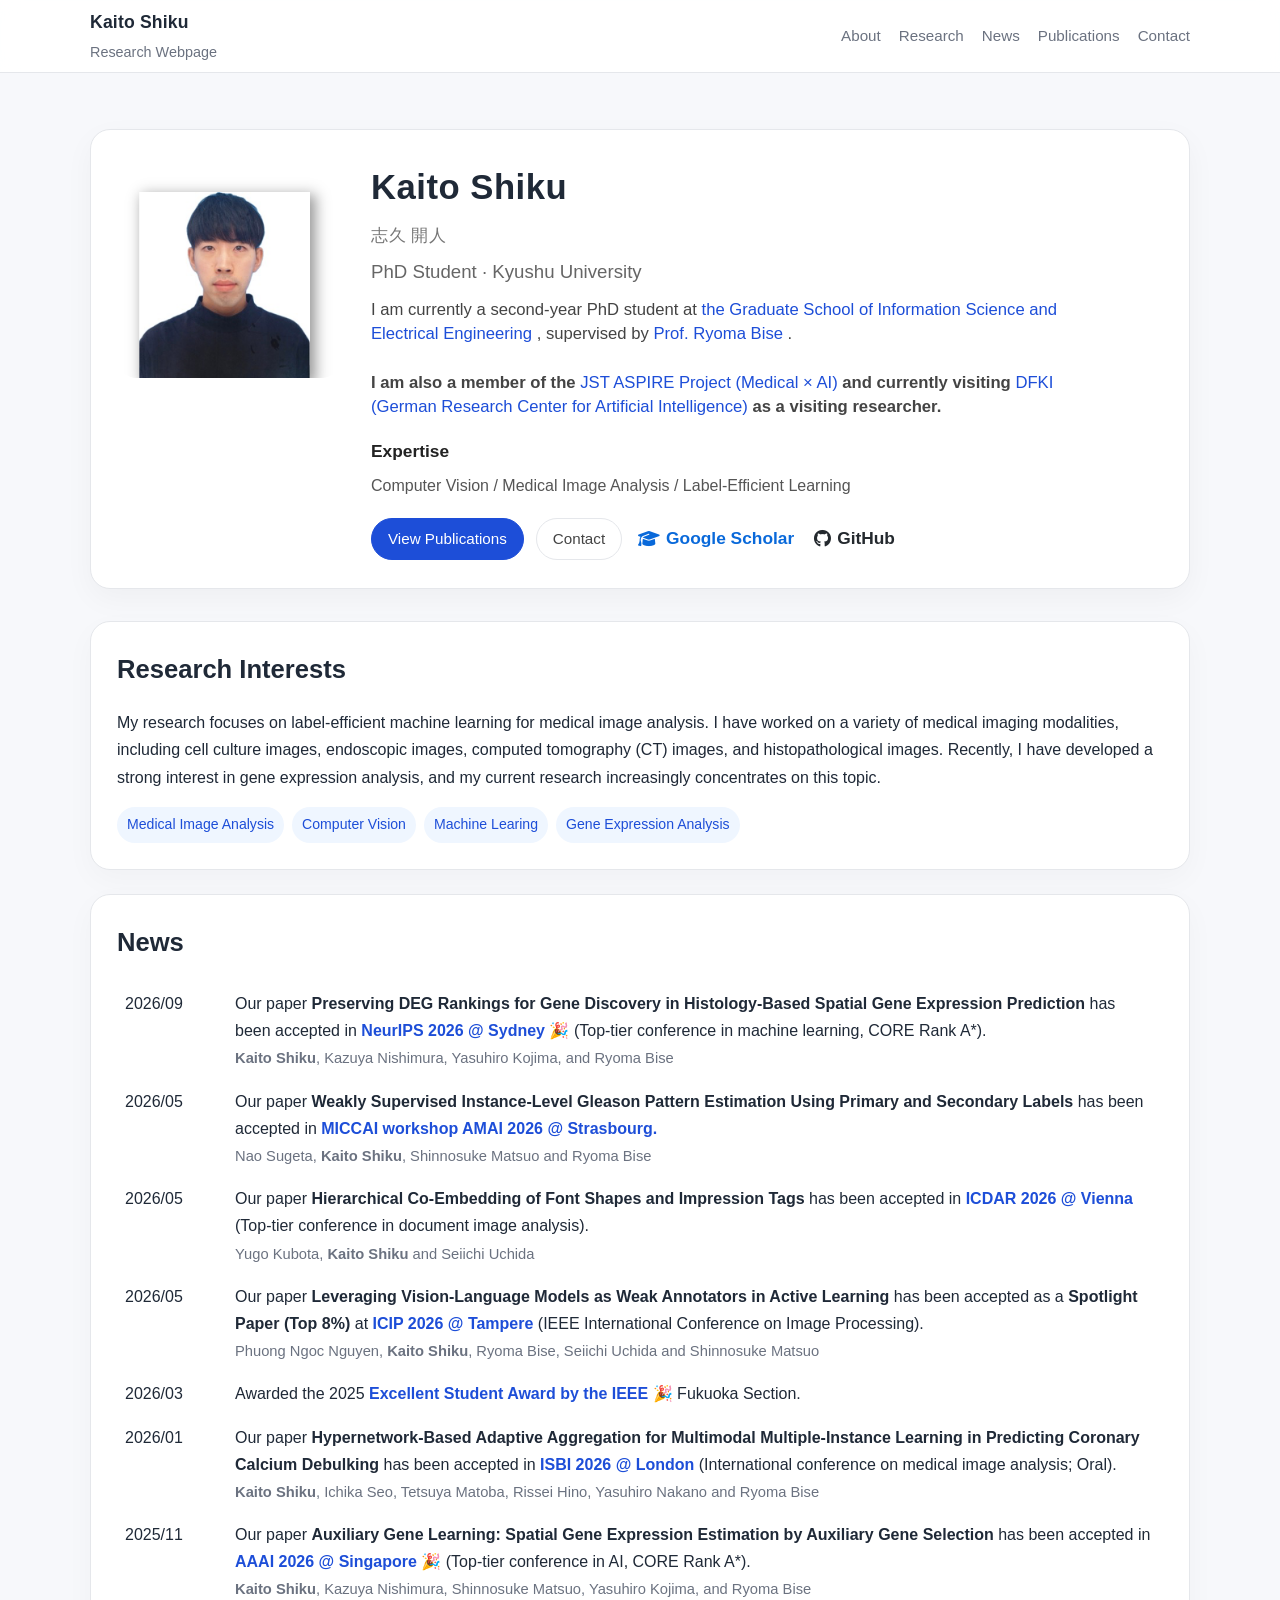
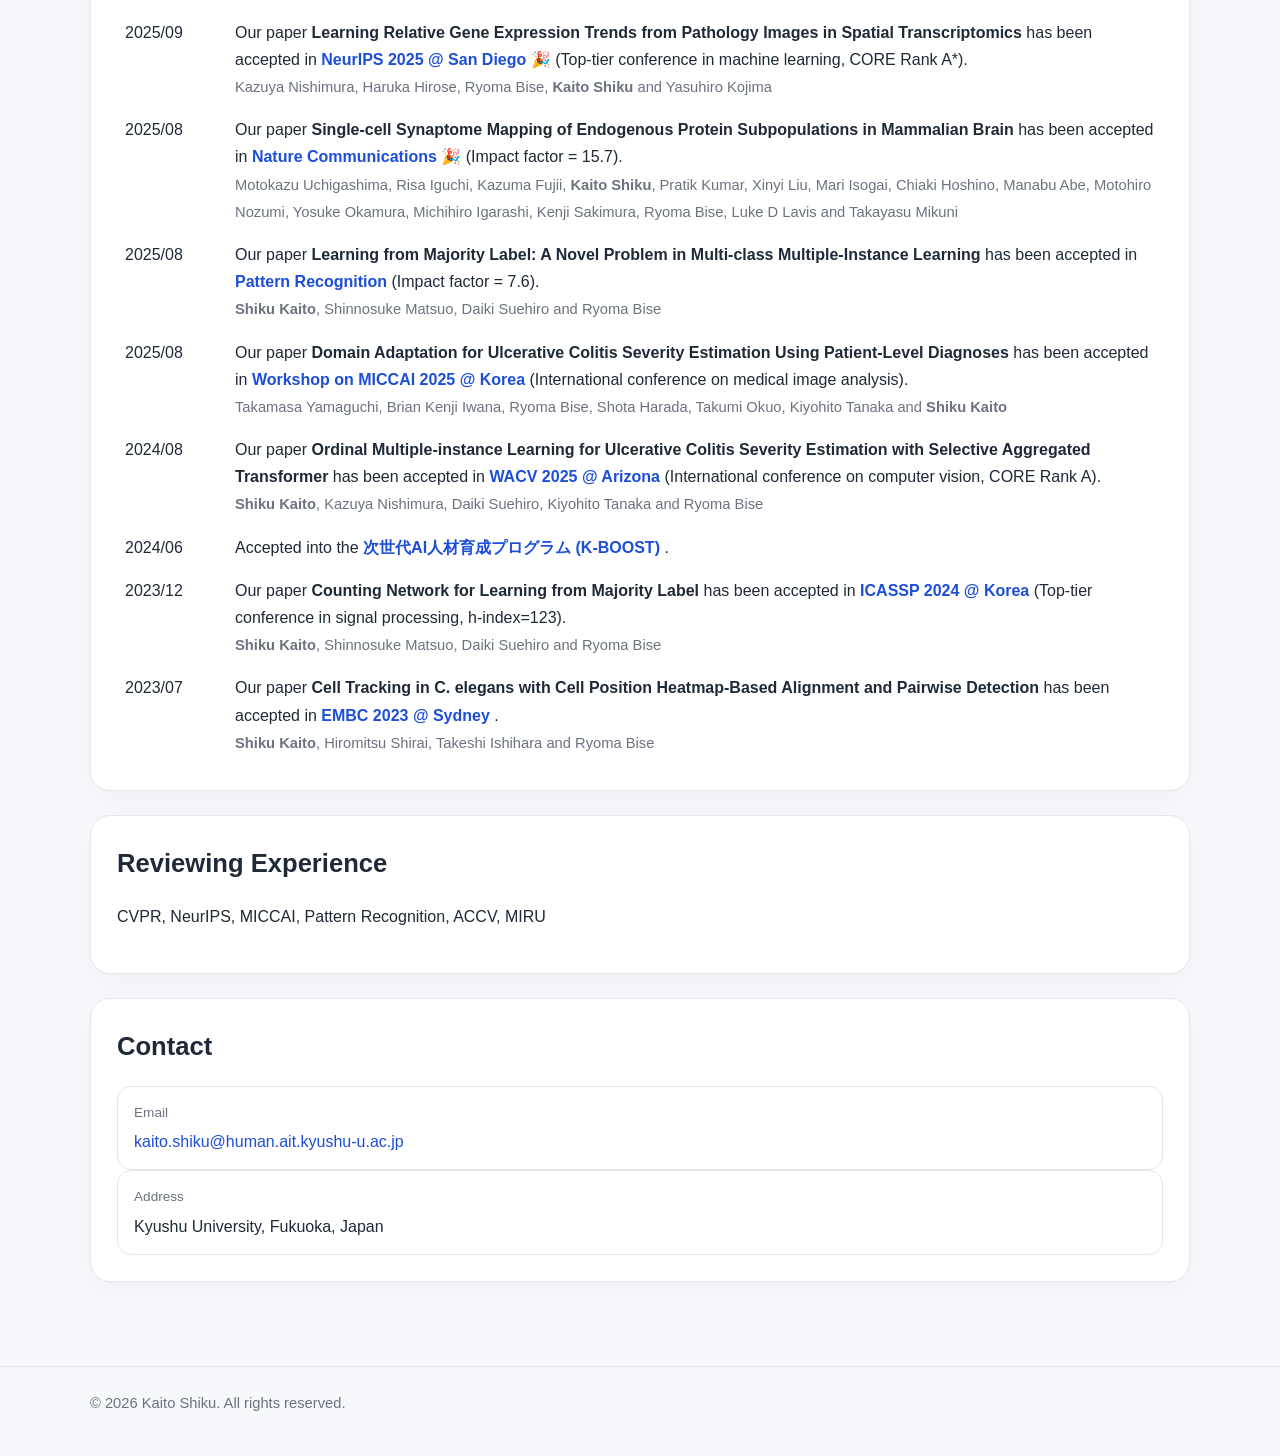
==== commit f2061d84: "Revise paper acceptance information in index.html Updated paper acceptance details and highlighted i" ====
--- a/index.html
+++ b/index.html
@@ -235,23 +235,28 @@
         </td>
         </tr>
           
-        <tr>
-        <td style="padding: 8px; vertical-align: top; width: 110px; white-space: nowrap;">
-        2026/05
-        </td>
-        <td style="padding: 8px;">
-        Our paper <strong>Leveraging Vision-Language Models as Weak Annotators in Active Learning</strong>
-        has been accepted as a Spotlight paper at
-        <a href="https://2026.ieeeicip.org/" target="_blank" class="conf-link">
-        ICIP 2026 @ Tampere
-        </a>
-        (International conference on image processing).<br>
-        <span style="font-size: 0.92rem; color: #6b7280;">
-        Phuong Ngoc Nguyen, <strong>Kaito Shiku</strong>, Ryoma Bise, Seiichi Uchida and Shinnosuke Matsuo
-        </span>
-        </td>
-        </tr>
-          
+
+        <tr>
+            <td style="padding: 8px; vertical-align: top; width: 110px; white-space: nowrap;">
+                2026/05
+            </td>
+            <td style="padding: 8px;">
+                Our paper
+                <strong>Leveraging Vision-Language Models as Weak Annotators in Active Learning</strong>
+                has been accepted as a
+                <strong>Spotlight Paper (Top 8%)</strong> at
+                <a href="https://2026.ieeeicip.org/" target="_blank" class="conf-link">
+                    ICIP 2026 @ Tampere
+                </a>
+                (IEEE International Conference on Image Processing).<br>
+                <span style="font-size: 0.92rem; color: #6b7280;">
+                    Phuong Ngoc Nguyen, <strong>Kaito Shiku</strong>, Ryoma Bise,
+                    Seiichi Uchida and Shinnosuke Matsuo
+                </span>
+            </td>
+        </tr>
+        
+                  
         <tr>
           <td style="padding: 8px; vertical-align: top; width: 110px; white-space: nowrap;">
             2026/03
